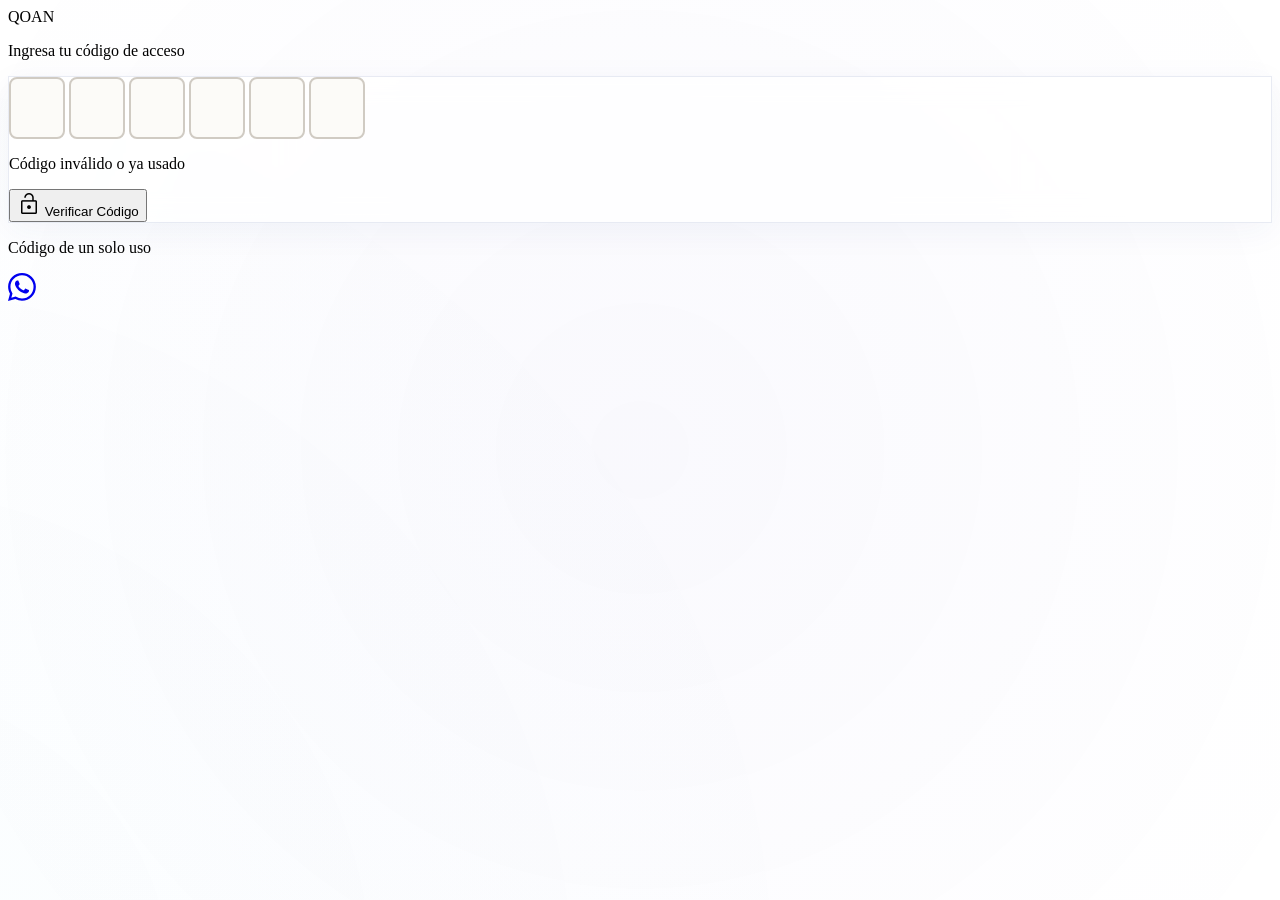
==== index.html @ b72e4564 "Add interactive loan calculator and floating WhatsApp button" ====
<!DOCTYPE html>

<html class="light" lang="es"><head>
<meta charset="utf-8"/>
<meta content="width=device-width, initial-scale=1.0" name="viewport"/>
<title>QOAN - Innovación Financiera Premium</title>
<script src="https://cdn.tailwindcss.com?plugins=forms,container-queries"></script>
<link href="https://fonts.googleapis.com/css2?family=Space+Grotesk:wght@300;400;500;600;700&amp;family=Inter:wght@400;500;600&amp;display=swap" rel="stylesheet"/>
<link href="https://fonts.googleapis.com/css2?family=Material+Symbols+Outlined:wght,FILL@100..700,0..1&amp;display=swap" rel="stylesheet"/>
<script id="tailwind-config">
      tailwind.config = {
        darkMode: "class",
        theme: {
          extend: {
            "colors": {
                "on-error": "#ffffff",
                "on-surface": "#1e293b",
                "on-tertiary-container": "#0f172a",
                "secondary-fixed-dim": "#cbd5e1",
                "on-background": "#0f172a",
                "on-tertiary-fixed-variant": "#1e293b",
                "primary-container": "#f1f5f9",
                "on-surface-variant": "#475569",
                "inverse-surface": "#0f172a",
                "tertiary-container": "#e0e7ff",
                "on-secondary-fixed": "#0f172a",
                "on-primary": "#ffffff",
                "surface-container-lowest": "#ffffff",
                "surface-container-low": "#f8fafc",
                "on-primary-container": "#0f172a",
                "surface-tint": "#1e40af",
                "surface-container": "#f1f5f9",
                "surface-bright": "#ffffff",
                "primary-fixed": "#dbeafe",
                "tertiary-fixed": "#e0e7ff",
                "surface-container-high": "#e2e8f0",
                "on-secondary-fixed-variant": "#1e293b",
                "outline-variant": "#cbd5e1",
                "on-error-container": "#7f1d1d",
                "on-primary-fixed-variant": "#1e40af",
                "error": "#b91c1c",
                "on-primary-fixed": "#1e3a8a",
                "tertiary": "#4338ca",
                "secondary": "#0ea5e9",
                "on-secondary-container": "#082f49",
                "error-container": "#fef2f2",
                "secondary-container": "#e0f2fe",
                "on-secondary": "#ffffff",
                "on-tertiary": "#ffffff",
                "surface-dim": "#e2e8f0",
                "primary-fixed-dim": "#bfdbfe",
                "outline": "#94a3b8",
                "surface-container-highest": "#cbd5e1",
                "primary": "#1e3a8a",
                "on-tertiary-fixed": "#1e3a8a",
                "inverse-primary": "#93c5fd",
                "tertiary-fixed-dim": "#c7d2fe",
                "surface-variant": "#f1f5f9",
                "surface": "#f8fafc",
                "inverse-on-surface": "#f8fafc",
                "background": "#ffffff",
                "secondary-fixed": "#bae6fd"
            },
            "borderRadius": {
                "DEFAULT": "0.125rem",
                "lg": "0.4rem",
                "xl": "0.75rem",
                "full": "9999px"
            },
            "fontFamily": {
                "headline": ["Space Grotesk"],
                "display": ["Space Grotesk"],
                "body": ["Inter"],
                "label": ["Space Grotesk"]
            }
          }
        }
      }
    </script>
<style>
        .material-symbols-outlined {
            font-variation-settings: 'FILL' 0, 'wght' 400, 'GRAD' 0, 'opsz' 48;
        }
        .premium-glass {
            background: rgba(255, 255, 255, 0.7);
            backdrop-filter: blur(12px);
            border: 1px solid rgba(30, 58, 138, 0.1);
            box-shadow: 0 8px 32px 0 rgba(30, 58, 138, 0.05);
            transition: transform 0.3s cubic-bezier(0.34, 1.56, 0.64, 1), box-shadow 0.3s ease;
        }
        .premium-glass:hover {
            box-shadow: 0 12px 40px 0 rgba(30, 58, 138, 0.08);
        }
        .hero-title-shadow {
            text-shadow: 2px 2px 0px rgba(67, 56, 202, 0.1);
        }
        .soft-glow-blue {
            box-shadow: 0 0 50px -10px rgba(67, 56, 202, 0.2);
        }
        .custom-slider::-webkit-slider-runnable-track {
            background: #e2ddd4;
            height: 6px;
            border-radius: 3px;
        }
        .custom-slider::-webkit-slider-thumb {
            -webkit-appearance: none;
            height: 24px;
            width: 24px;
            background: #4338ca;
            border: 4px solid #ffffff;
            border-radius: 50%;
            margin-top: -9px;
            box-shadow: 0 4px 10px rgba(67, 56, 202, 0.3);
            cursor: pointer;
            transition: transform 0.2s ease;
        }
        .custom-slider::-webkit-slider-thumb:hover {
            transform: scale(1.1);
        }
        .premium-button-hover:hover {
            transform: translateY(-2px);
            box-shadow: 0 10px 25px -5px rgba(30, 58, 138, 0.2);
        }
        
        /* New Animations */
        @keyframes aurora {
            0% { transform: translate(0, 0) scale(1); }
            33% { transform: translate(5%, 5%) scale(1.1); }
            66% { transform: translate(-5%, 2%) scale(0.9); }
            100% { transform: translate(0, 0) scale(1); }
        }
        .aurora-bg {
            position: fixed;
            top: -50%;
            left: -50%;
            width: 200%;
            height: 200%;
            z-index: -1;
            background: radial-gradient(circle at 50% 50%, rgba(67, 56, 202, 0.03) 0%, transparent 50%),
                        radial-gradient(circle at 20% 80%, rgba(14, 165, 233, 0.02) 0%, transparent 40%);
            animation: aurora 20s linear infinite;
            pointer-events: none;
        }

        @keyframes shimmer {
            0% { transform: translateX(-100%); }
            100% { transform: translateX(100%); }
        }
        .btn-shimmer {
            position: relative;
            overflow: hidden;
        }
        .btn-shimmer::after {
            content: '';
            position: absolute;
            top: 0;
            left: 0;
            width: 100%;
            height: 100%;
            background: linear-gradient(90deg, transparent, rgba(255,255,255,0.2), transparent);
            animation: shimmer 3s infinite;
        }

        @keyframes pulse-glow {
            0% { box-shadow: 0 0 0 0 rgba(67, 56, 202, 0.4); }
            70% { box-shadow: 0 0 0 15px rgba(67, 56, 202, 0); }
            100% { box-shadow: 0 0 0 0 rgba(67, 56, 202, 0); }
        }
        .pulse-primary {
            animation: pulse-glow 2s infinite;
        }

        /* OTP Code Input Styles */
        .otp-input {
            width: 3rem;
            height: 3.5rem;
            text-align: center;
            font-family: 'Space Grotesk';
            font-weight: 800;
            font-size: 1.25rem;
            text-transform: uppercase;
            background: rgba(250, 247, 242, 0.5);
            border: 2px solid #d0cbc3;
            border-radius: 0.5rem;
            outline: none;
            transition: all 0.2s ease;
            caret-color: #4338ca;
        }
        .otp-input:focus {
            border-color: #4338ca;
            box-shadow: 0 0 0 4px rgba(67, 56, 202, 0.15);
        }
        .otp-input.error {
            border-color: #cc0000;
            animation: shake 0.5s ease;
        }
        @keyframes shake {
            0%, 100% { transform: translateX(0); }
            20% { transform: translateX(-8px); }
            40% { transform: translateX(8px); }
            60% { transform: translateX(-6px); }
            80% { transform: translateX(6px); }
        }

        .reveal {
            opacity: 0;
            transform: translateY(30px);
            transition: all 0.8s cubic-bezier(0.22, 1, 0.36, 1);
        }
        .reveal.active {
            opacity: 1;
            transform: translateY(0);
        }

        .input-glow:focus-within {
            box-shadow: 0 0 0 4px rgba(67, 56, 202, 0.15);
            border-color: #4338ca !important;
        }

        .icon-float {
            transition: transform 0.4s cubic-bezier(0.34, 1.56, 0.64, 1);
        }
        .group:hover .icon-float {
            transform: translateY(-8px) rotate(5deg) scale(1.1);
        }

        @media (prefers-reduced-motion: reduce) {
            .reveal, .aurora-bg, .btn-shimmer::after, .pulse-primary, .premium-glass, .icon-float, .group:hover .icon-float {
                animation: none !important;
                transition: none !important;
                transform: none !important;
                opacity: 1 !important;
            }
        }
    </style>
    <!-- Supabase CDN -->
    <script src="https://cdn.jsdelivr.net/npm/@supabase/supabase-js@2"></script>
</head>
<body class="bg-background text-primary font-body selection:bg-tertiary selection:text-white relative">
<div class="aurora-bg"></div>

<!-- Code Verification Overlay -->
<div id="code-overlay" class="fixed inset-0 z-[9999] flex items-center justify-center bg-background">
    <div class="w-full max-w-md px-6">
        <div class="text-center mb-10">
            <span class="font-headline text-5xl font-black tracking-tighter text-primary uppercase">QOAN</span>
            <p class="font-headline font-bold uppercase text-[10px] tracking-widest text-on-surface-variant mt-4">Ingresa tu código de acceso</p>
        </div>
        <div class="premium-glass p-8 md:p-10 rounded-xl">
            <div class="flex justify-center gap-2 md:gap-3 mb-6" id="otp-container">
                <input type="text" maxlength="1" class="otp-input" data-index="0" autocomplete="off" inputmode="text"/>
                <input type="text" maxlength="1" class="otp-input" data-index="1" autocomplete="off" inputmode="text"/>
                <input type="text" maxlength="1" class="otp-input" data-index="2" autocomplete="off" inputmode="text"/>
                <input type="text" maxlength="1" class="otp-input" data-index="3" autocomplete="off" inputmode="text"/>
                <input type="text" maxlength="1" class="otp-input" data-index="4" autocomplete="off" inputmode="text"/>
                <input type="text" maxlength="1" class="otp-input" data-index="5" autocomplete="off" inputmode="text"/>
            </div>
            <p id="code-error" class="text-error text-center font-headline font-bold text-xs uppercase tracking-widest mb-4 hidden">Código inválido o ya usado</p>
            <button id="btn-verify-code" class="w-full bg-primary text-white py-4 rounded-lg font-headline font-black uppercase text-sm tracking-widest hover:bg-tertiary transition-all pulse-primary active:scale-95 flex items-center justify-center gap-2" type="button">
                <span class="material-symbols-outlined text-lg">lock_open</span>
                <span id="verify-text">Verificar Código</span>
            </button>
        </div>
        <p class="text-center text-[10px] text-on-surface-variant uppercase tracking-widest mt-6 font-bold">Código de un solo uso</p>
    </div>
</div>
<header id="app-header" style="display:none" class="w-full border-b border-outline-variant bg-white/80 backdrop-blur-md z-50 sticky top-0">
<nav class="flex justify-between items-center w-full px-8 py-5 max-w-[1440px] mx-auto">
<div class="flex items-center gap-12">
<a class="text-3xl font-black tracking-tighter text-primary uppercase font-headline hover:scale-105 transition-transform" href="#">QOAN</a>
<div class="hidden md:flex gap-8 items-center">
<a class="font-headline uppercase tracking-tight text-xs font-bold text-on-surface-variant hover:text-tertiary transition-colors" href="#solicitud">Préstamos</a>
<a class="font-headline uppercase tracking-tight text-xs font-bold text-on-surface-variant hover:text-tertiary transition-colors" href="https://wa.me/51900779111" target="_blank">Seguridad</a>
<a class="font-headline uppercase tracking-tight text-xs font-bold text-on-surface-variant hover:text-tertiary transition-colors" href="https://wa.me/51900779111" target="_blank">Nosotros</a>
</div>
</div>
<a class="hidden md:block bg-primary text-white px-6 py-2 font-headline font-bold uppercase text-xs tracking-widest hover:bg-tertiary transition-all hover:scale-105 active:scale-95" href="#solicitud">Solicitar Ahora</a>
</nav>
</header>
<main id="app-main" style="display:none">
<!-- Hero Section -->
<section class="relative overflow-hidden pt-28 pb-24 px-8 border-b border-outline-variant bg-gradient-to-b from-surface-bright to-background">
<div class="max-w-[1440px] mx-auto grid lg:grid-cols-2 gap-16 items-center">
<div class="z-10 reveal">
<h1 class="font-display font-black text-6xl md:text-8xl leading-[0.9] uppercase tracking-[-0.04em] mb-8 hero-title-shadow">
                    Tu préstamo <br/>
<span class="text-tertiary inline-block transform -skew-x-6 hover:skew-x-0 transition-transform cursor-default">QOAN</span> <br/>
                    rápido y fluido
                </h1>
<p class="text-lg md:text-xl font-medium max-w-lg mb-12 leading-relaxed text-on-surface-variant border-l-4 border-tertiary pl-8">
                    En QOAN te ofrecemos préstamos rápidos y seguros, con un proceso 100% transparente. Respaldamos tu crecimiento con tasas claras y desembolso inmediato para que nunca detengas tu ritmo.
                </p>
<div class="flex flex-wrap gap-6">
<a class="bg-primary text-white px-10 py-5 font-headline font-black uppercase tracking-widest text-sm hover:bg-tertiary premium-button-hover transition-all duration-300 flex items-center gap-3 active:scale-95" href="#solicitud">
                        Empezar solicitud
                        <span class="material-symbols-outlined text-xl">arrow_forward</span>
</a>
</div>
</div>
<div class="relative flex justify-center items-center reveal" style="transition-delay: 200ms;">
<div class="absolute -z-10 w-full h-full bg-tertiary/5 rounded-full blur-[120px]"></div>
<div class="w-full max-w-lg aspect-square bg-primary p-1 rounded-xl soft-glow-blue overflow-hidden transform hover:scale-[1.02] transition-transform duration-700">
<img class="w-full h-full object-cover rounded-lg mix-blend-screen" data-alt="A striking 3D abstract digital render of floating glass-like geometric shards and fluid liquid metal droplets, illuminated with intense neon blue and deep black backlighting. The scene feels energetic, futuristic, and high-contrast, perfectly aligning with a Bauhaus neo-brutalist aesthetic." src="https://lh3.googleusercontent.com/aida-public/[base64]"/>
</div>
</div>
</div>
</section>
<!-- Loan Application Form Section -->
<section class="py-32 px-8 bg-surface-container-lowest" id="solicitud">
<div class="max-w-4xl mx-auto">
<div class="mb-20 text-center reveal">
<span class="inline-block py-1 px-4 bg-tertiary-container text-tertiary font-headline font-bold text-xs uppercase tracking-widest rounded-full mb-6">Proceso 100% Digital</span>
<h2 class="font-display font-black text-5xl md:text-6xl uppercase tracking-tighter mb-6">Configura tu Crédito</h2>
<p class="font-body text-on-surface-variant max-w-xl mx-auto text-lg">Validación en tiempo real y desembolso vía Yape en minutos.</p>
</div>
<form id="loan-form" class="space-y-10">
<!-- Section 1: Identification -->
<div class="premium-glass p-10 rounded-xl reveal" style="transition-delay: 100ms;">
<h3 class="font-headline font-black text-xl uppercase mb-10 flex items-center gap-4 text-primary">
<span class="w-10 h-10 flex items-center justify-center bg-tertiary text-white rounded-lg icon-float">
<span class="material-symbols-outlined text-xl">fingerprint</span>
</span>
                        1. Identificación Personal
                    </h3>
<div class="grid md:grid-cols-2 gap-10">
<div class="space-y-3 input-glow rounded-lg transition-all p-1">
<label class="block font-headline font-bold uppercase text-[10px] tracking-widest text-on-surface-variant">Nombre Completo</label>
<input id="nombre" name="nombre" required class="w-full bg-surface-bright/50 border border-outline-variant focus:border-tertiary focus:ring-0 rounded-lg font-headline font-bold text-base px-5 py-4 transition-all outline-none" placeholder="Juan Pérez García" type="text"/>
</div>
<div class="space-y-3 input-glow rounded-lg transition-all p-1">
<label class="block font-headline font-bold uppercase text-[10px] tracking-widest text-on-surface-variant">DNI</label>
<input id="dni" name="dni" required pattern="\d{8}" title="Debe contener exactamente 8 dígitos" class="w-full bg-surface-bright/50 border border-outline-variant focus:border-tertiary focus:ring-0 rounded-lg font-headline font-bold text-base px-5 py-4 transition-all outline-none" placeholder="8 dígitos" type="text" maxlength="8"/>
</div>
<div class="space-y-3 input-glow rounded-lg transition-all p-1">
<label class="block font-headline font-bold uppercase text-[10px] tracking-widest text-on-surface-variant">Fecha de Nacimiento</label>
<input id="fecha_nacimiento" name="fecha_nacimiento" required class="w-full bg-surface-bright/50 border border-outline-variant focus:border-tertiary focus:ring-0 rounded-lg font-headline font-bold text-base px-5 py-4 transition-all outline-none" type="date"/>
</div>
<div class="space-y-3 input-glow rounded-lg transition-all p-1">
<label class="block font-headline font-bold uppercase text-[10px] tracking-widest text-on-surface-variant">Estado Civil</label>
<select id="estado_civil" name="estado_civil" required class="w-full bg-surface-bright/50 border border-outline-variant focus:border-tertiary focus:ring-0 rounded-lg font-headline font-bold text-base px-5 py-4 transition-all outline-none">
<option value="" disabled selected>Seleccionar...</option>
<option value="Soltero(a)">Soltero(a)</option>
<option value="Casado(a)">Casado(a)</option>
<option value="Conviviente">Conviviente</option>
<option value="Divorciado(a)">Divorciado(a)</option>
<option value="Viudo(a)">Viudo(a)</option>
</select>
</div>
<div class="space-y-3 input-glow rounded-lg transition-all p-1 md:col-span-2">
<label class="block font-headline font-bold uppercase text-[10px] tracking-widest text-on-surface-variant">Dirección Completa (Domicilio)</label>
<input id="direccion" name="direccion" required class="w-full bg-surface-bright/50 border border-outline-variant focus:border-tertiary focus:ring-0 rounded-lg font-headline font-bold text-base px-5 py-4 transition-all outline-none" placeholder="Av. Los Olivos 123, San Juan de Lurigancho, Lima" type="text"/>
</div>
<div class="space-y-3 input-glow rounded-lg transition-all p-1">
<label class="block font-headline font-bold uppercase text-[10px] tracking-widest text-on-surface-variant">Correo Electrónico</label>
<input id="email" name="email" required class="w-full bg-surface-bright/50 border border-outline-variant focus:border-tertiary focus:ring-0 rounded-lg font-headline font-bold text-base px-5 py-4 transition-all outline-none" placeholder="correo@ejemplo.com" type="email"/>
</div>
<div class="space-y-3 input-glow rounded-lg transition-all p-1">
<label class="block font-headline font-bold uppercase text-[10px] tracking-widest text-on-surface-variant">Número Yape</label>
<input id="yape" name="yape" required pattern="^9\d{8}$" title="Debe empezar con 9 y tener 9 dígitos" class="w-full bg-surface-bright/50 border border-outline-variant focus:border-tertiary focus:ring-0 rounded-lg font-headline font-bold text-base px-5 py-4 transition-all outline-none" placeholder="999999999" type="tel" maxlength="9"/>
</div>
<div class="space-y-3 input-glow rounded-lg transition-all p-1">
<label class="block font-headline font-bold uppercase text-[10px] tracking-widest text-on-surface-variant">Otro Celular (Opcional)</label>
<input id="otro_celular" name="otro_celular" pattern="^9\d{8}$" title="Si se ingresa, debe empezar con 9 y tener 9 dígitos" class="w-full bg-surface-bright/50 border border-outline-variant focus:border-tertiary focus:ring-0 rounded-lg font-headline font-bold text-base px-5 py-4 transition-all outline-none" placeholder="Opcional" type="tel" maxlength="9"/>
</div>
<div class="space-y-3 input-glow rounded-lg transition-all p-1">
<label class="block font-headline font-bold uppercase text-[10px] tracking-widest text-on-surface-variant">Ocupación</label>
<select id="ocupacion" name="ocupacion" required class="w-full bg-surface-bright/50 border border-outline-variant focus:border-tertiary focus:ring-0 rounded-lg font-headline font-bold text-base px-5 py-4 transition-all outline-none">
<option value="" disabled selected>Seleccionar...</option>
<option value="Empleado">Empleado</option>
<option value="Independiente">Independiente</option>
<option value="Comerciante">Comerciante</option>
<option value="Estudiante">Estudiante</option>
<option value="Ama de casa">Ama de casa</option>
<option value="Otro">Otro</option>
</select>
</div>
<div class="space-y-3 input-glow rounded-lg transition-all p-1">
<label class="block font-headline font-bold uppercase text-[10px] tracking-widest text-on-surface-variant">Centro de Trabajo / Negocio</label>
<input id="centro_trabajo" name="centro_trabajo" required class="w-full bg-surface-bright/50 border border-outline-variant focus:border-tertiary focus:ring-0 rounded-lg font-headline font-bold text-base px-5 py-4 transition-all outline-none" placeholder="Empresa o negocio" type="text"/>
</div>
<div class="space-y-3 input-glow rounded-lg transition-all p-1">
<label class="block font-headline font-bold uppercase text-[10px] tracking-widest text-on-surface-variant">Ingreso Mensual Aprox. (S/.)</label>
<input id="ingreso_mensual" name="ingreso_mensual" required class="w-full bg-surface-bright/50 border border-outline-variant focus:border-tertiary focus:ring-0 rounded-lg font-headline font-bold text-base px-5 py-4 transition-all outline-none" placeholder="Ej. 1500" type="number" min="0" step="50"/>
</div>
<div class="space-y-3 p-1 md:col-span-2">
<label class="block font-headline font-bold uppercase text-[10px] tracking-widest text-on-surface-variant">Ubicación</label>
<button id="btn-gps" class="w-full flex items-center justify-center gap-3 bg-primary text-white font-headline font-bold uppercase text-xs tracking-widest px-5 py-4 rounded-lg hover:bg-black transition-colors active:scale-95" type="button">
<span id="icon-gps" class="material-symbols-outlined text-sm">location_on</span>
                                <span id="text-gps">Validar ubicación GPS</span>
                            </button>
</div>
</div>
</div>

<!-- Section 2: Reference Contact (Familiar) -->
<div class="premium-glass p-10 rounded-xl reveal" style="transition-delay: 150ms;">
<h3 class="font-headline font-black text-xl uppercase mb-10 flex items-center gap-4 text-primary">
<span class="w-10 h-10 flex items-center justify-center bg-secondary-container text-secondary rounded-lg icon-float">
<span class="material-symbols-outlined text-xl">family_restroom</span>
</span>
                        2. Referencia Familiar
                    </h3>
<div class="grid md:grid-cols-2 gap-10">
<div class="space-y-3 input-glow rounded-lg transition-all p-1 md:col-span-2">
<label class="block font-headline font-bold uppercase text-[10px] tracking-widest text-on-surface-variant">Nombre Completo del Familiar</label>
<input id="ref_nombre" name="ref_nombre" required class="w-full bg-surface-bright/50 border border-outline-variant focus:border-tertiary focus:ring-0 rounded-lg font-headline font-bold text-base px-5 py-4 transition-all outline-none" placeholder="Ej. María Pérez" type="text"/>
</div>
<div class="space-y-3 input-glow rounded-lg transition-all p-1">
<label class="block font-headline font-bold uppercase text-[10px] tracking-widest text-on-surface-variant">Parentesco</label>
<select id="ref_parentesco" name="ref_parentesco" required class="w-full bg-surface-bright/50 border border-outline-variant focus:border-tertiary focus:ring-0 rounded-lg font-headline font-bold text-base px-5 py-4 transition-all outline-none">
<option value="" disabled selected>Seleccionar...</option>
<option value="Padre/Madre">Padre/Madre</option>
<option value="Hermano(a)">Hermano(a)</option>
<option value="Esposo(a)">Esposo(a)</option>
<option value="Hijo(a)">Hijo(a)</option>
<option value="Tío(a)">Tío(a)</option>
<option value="Primo(a)">Primo(a)</option>
<option value="Otro familiar">Otro familiar</option>
</select>
</div>
<div class="space-y-3 input-glow rounded-lg transition-all p-1">
<label class="block font-headline font-bold uppercase text-[10px] tracking-widest text-on-surface-variant">Celular del Familiar</label>
<input id="ref_celular" name="ref_celular" required pattern="^9\d{8}$" title="Debe contener 9 dígitos y empezar con 9" class="w-full bg-surface-bright/50 border border-outline-variant focus:border-tertiary focus:ring-0 rounded-lg font-headline font-bold text-base px-5 py-4 transition-all outline-none" placeholder="999999999" type="tel" maxlength="9"/>
</div>
<div class="space-y-3 input-glow rounded-lg transition-all p-1">
<label class="block font-headline font-bold uppercase text-[10px] tracking-widest text-on-surface-variant">DNI del Familiar</label>
<input id="ref_dni" name="ref_dni" required pattern="\d{8}" title="Debe tener exactamente 8 dígitos" class="w-full bg-surface-bright/50 border border-outline-variant focus:border-tertiary focus:ring-0 rounded-lg font-headline font-bold text-base px-5 py-4 transition-all outline-none" placeholder="8 dígitos" type="text" maxlength="8"/>
</div>
</div>
</div>

<!-- Section 2B: Second Reference (Non-Family) -->
<div class="premium-glass p-10 rounded-xl reveal" style="transition-delay: 175ms;">
<h3 class="font-headline font-black text-xl uppercase mb-10 flex items-center gap-4 text-primary">
<span class="w-10 h-10 flex items-center justify-center bg-tertiary-container text-tertiary rounded-lg icon-float">
<span class="material-symbols-outlined text-xl">person_pin</span>
</span>
                        2B. Referencia No Familiar
                    </h3>
<p class="text-on-surface-variant text-xs mb-8 -mt-4 font-medium">Amigo, compañero de trabajo o conocido que pueda dar referencia de usted.</p>
<div class="grid md:grid-cols-2 gap-10">
<div class="space-y-3 input-glow rounded-lg transition-all p-1 md:col-span-2">
<label class="block font-headline font-bold uppercase text-[10px] tracking-widest text-on-surface-variant">Nombre Completo</label>
<input id="ref2_nombre" name="ref2_nombre" required class="w-full bg-surface-bright/50 border border-outline-variant focus:border-tertiary focus:ring-0 rounded-lg font-headline font-bold text-base px-5 py-4 transition-all outline-none" placeholder="Ej. Carlos López" type="text"/>
</div>
<div class="space-y-3 input-glow rounded-lg transition-all p-1">
<label class="block font-headline font-bold uppercase text-[10px] tracking-widest text-on-surface-variant">Relación</label>
<select id="ref2_relacion" name="ref2_relacion" required class="w-full bg-surface-bright/50 border border-outline-variant focus:border-tertiary focus:ring-0 rounded-lg font-headline font-bold text-base px-5 py-4 transition-all outline-none">
<option value="" disabled selected>Seleccionar...</option>
<option value="Amigo(a)">Amigo(a)</option>
<option value="Compañero de trabajo">Compañero de trabajo</option>
<option value="Vecino(a)">Vecino(a)</option>
<option value="Conocido(a)">Conocido(a)</option>
</select>
</div>
<div class="space-y-3 input-glow rounded-lg transition-all p-1">
<label class="block font-headline font-bold uppercase text-[10px] tracking-widest text-on-surface-variant">Celular</label>
<input id="ref2_celular" name="ref2_celular" required pattern="^9\d{8}$" title="Debe contener 9 dígitos y empezar con 9" class="w-full bg-surface-bright/50 border border-outline-variant focus:border-tertiary focus:ring-0 rounded-lg font-headline font-bold text-base px-5 py-4 transition-all outline-none" placeholder="999999999" type="tel" maxlength="9"/>
</div>
</div>
</div>
<!-- Section 2: Digital Proofs -->
<div class="premium-glass p-10 rounded-xl reveal" style="transition-delay: 200ms;">
<h3 class="font-headline font-black text-xl uppercase mb-10 flex items-center gap-4 text-primary">
<span class="w-10 h-10 flex items-center justify-center bg-secondary text-white rounded-lg icon-float">
<span class="material-symbols-outlined text-xl">camera_enhance</span>
</span>
                        3. Verificación de Identidad
                    </h3>
<div class="grid grid-cols-2 lg:grid-cols-4 gap-4">
    <!-- DNI Frente -->
    <label id="container-file-dni-front" class="border border-dashed border-outline-variant p-6 rounded-xl text-center hover:bg-surface-bright hover:border-tertiary transition-all cursor-pointer group hover:scale-[1.02] relative overflow-hidden flex flex-col items-center justify-center">
        <input type="file" id="file-dni-front" required accept="image/*" class="absolute inset-0 opacity-0 cursor-pointer z-10 w-full h-full"/>
        <button type="button" id="delete-file-dni-front" class="hidden absolute top-2 right-2 z-20 bg-red-100 text-red-600 hover:bg-red-200 rounded-full w-8 h-8 flex items-center justify-center transition-colors">
            <span class="material-symbols-outlined text-sm">delete</span>
        </button>
        <span id="icon-file-dni-front" class="material-symbols-outlined text-4xl mb-3 text-on-surface-variant group-hover:text-tertiary transition-all">badge</span>
        <p id="text-file-dni-front" class="font-headline font-bold uppercase text-[10px] tracking-widest">DNI Frente</p>
    </label>
    
    <!-- DNI Reverso -->
    <label id="container-file-dni-back" class="border border-dashed border-outline-variant p-6 rounded-xl text-center hover:bg-surface-bright hover:border-tertiary transition-all cursor-pointer group hover:scale-[1.02] relative overflow-hidden flex flex-col items-center justify-center">
        <input type="file" id="file-dni-back" required accept="image/*" class="absolute inset-0 opacity-0 cursor-pointer z-10 w-full h-full"/>
        <button type="button" id="delete-file-dni-back" class="hidden absolute top-2 right-2 z-20 bg-red-100 text-red-600 hover:bg-red-200 rounded-full w-8 h-8 flex items-center justify-center transition-colors">
            <span class="material-symbols-outlined text-sm">delete</span>
        </button>
        <span id="icon-file-dni-back" class="material-symbols-outlined text-4xl mb-3 text-on-surface-variant group-hover:text-tertiary transition-all">credit_card</span>
        <p id="text-file-dni-back" class="font-headline font-bold uppercase text-[10px] tracking-widest">DNI Reverso</p>
    </label>

    <!-- Selfie con DNI -->
    <label id="container-file-selfie-dni" class="border border-dashed border-outline-variant p-6 rounded-xl text-center hover:bg-surface-bright hover:border-tertiary transition-all cursor-pointer group hover:scale-[1.02] relative overflow-hidden flex flex-col items-center justify-center">
        <input type="file" id="file-selfie-dni" required accept="image/*" class="absolute inset-0 opacity-0 cursor-pointer z-10 w-full h-full"/>
        <button type="button" id="delete-file-selfie-dni" class="hidden absolute top-2 right-2 z-20 bg-red-100 text-red-600 hover:bg-red-200 rounded-full w-8 h-8 flex items-center justify-center transition-colors">
            <span class="material-symbols-outlined text-sm">delete</span>
        </button>
        <span id="icon-file-selfie-dni" class="material-symbols-outlined text-4xl mb-3 text-on-surface-variant group-hover:text-tertiary transition-all">portrait</span>
        <p id="text-file-selfie-dni" class="font-headline font-bold uppercase text-[10px] tracking-widest">Selfie c/ DNI</p>
    </label>

    <!-- Recibo -->
    <label id="container-file-recibo" class="border border-dashed border-outline-variant p-6 rounded-xl text-center hover:bg-surface-bright hover:border-tertiary transition-all cursor-pointer group hover:scale-[1.02] relative overflow-hidden flex flex-col items-center justify-center">
        <input type="file" id="file-recibo" required accept="image/*" class="absolute inset-0 opacity-0 cursor-pointer z-10 w-full h-full"/>
        <button type="button" id="delete-file-recibo" class="hidden absolute top-2 right-2 z-20 bg-red-100 text-red-600 hover:bg-red-200 rounded-full w-8 h-8 flex items-center justify-center transition-colors">
            <span class="material-symbols-outlined text-sm">delete</span>
        </button>
        <span id="icon-file-recibo" class="material-symbols-outlined text-4xl mb-3 text-on-surface-variant group-hover:text-tertiary transition-all">receipt_long</span>
        <p id="text-file-recibo" class="font-headline font-bold uppercase text-[10px] tracking-widest">Recibo Luz/Agua</p>
    </label>
</div>
</div>
<!-- Section 3: Loan Config -->
<div class="premium-glass p-10 rounded-xl reveal" style="transition-delay: 300ms;">
<h3 class="font-headline font-black text-xl uppercase mb-10 flex items-center gap-4 text-primary">
<span class="w-10 h-10 flex items-center justify-center bg-primary-fixed text-primary rounded-lg icon-float">
<span class="material-symbols-outlined text-xl">payments</span>
</span>
                        4. Configuración del Préstamo
                    </h3>
<div class="grid md:grid-cols-2 gap-12 items-center">
<div class="space-y-8">
<div class="flex justify-between items-end">
<label class="block font-headline font-bold uppercase text-[10px] tracking-widest text-on-surface-variant">Monto a Solicitar</label>
<span class="font-display font-black text-3xl text-tertiary" id="range-val">S/. 300</span>
</div>
<input class="w-full custom-slider appearance-none bg-transparent cursor-pointer" id="loan-range" max="500" min="100" step="50" type="range" value="300"/>
<div class="flex justify-between text-[10px] font-bold text-on-surface-variant uppercase tracking-widest">
<span>MIN S/. 100</span>
<span>MAX S/. 500</span>
</div>
</div>
<div class="bg-surface-container/50 p-6 rounded-lg border border-outline-variant hover:border-tertiary transition-colors group">
<label class="block font-headline font-bold uppercase text-[10px] tracking-widest text-on-surface-variant mb-4">Plazo de Pago</label>
<select id="plazo" name="plazo" required class="w-full bg-surface-bright/50 border border-outline-variant focus:border-tertiary focus:ring-0 rounded-lg font-headline font-bold text-base px-5 py-4 transition-all outline-none">
<option value="" disabled selected>Seleccionar...</option>
<option value="1 mes">1 Mes (30 días)</option>
<option value="2 meses">2 Meses (60 días)</option>
</select>
<div class="mt-4 p-4 bg-tertiary/10 rounded-lg border border-tertiary/20">
    <p class="text-xs text-primary font-bold mb-3 uppercase tracking-widest">Resumen del Crédito</p>
    <div class="space-y-2 mb-3 border-b border-outline-variant/30 pb-3">
        <div class="flex justify-between items-center text-sm font-medium">
            <span class="text-on-surface-variant">Monto Solicitado:</span>
            <span class="text-primary" id="calc-monto">S/. 300.00</span>
        </div>
        <div class="flex justify-between items-center text-sm font-medium">
            <span class="text-on-surface-variant">Interés (15%):</span>
            <span class="text-primary" id="calc-interes">S/. 45.00</span>
        </div>
    </div>
    <div class="flex justify-between items-center mb-3">
        <span class="font-headline font-bold uppercase text-[10px] tracking-widest text-on-surface-variant">Total a Devolver</span>
        <span class="font-display font-black text-xl text-tertiary" id="calc-total">S/. 345.00</span>
    </div>
    <ul class="text-[9px] text-on-surface-variant leading-relaxed space-y-1">
        <li>• Interés por día: <span class="font-bold text-tertiary">S/. 2.50</span></li>
        <li>• Mora por atraso: <span class="font-bold text-error">S/. 1.00 diario</span></li>
    </ul>
</div>
<p class="text-[10px] text-on-surface-variant mt-4 leading-relaxed uppercase font-bold text-center">Sin cargos por pago anticipado.</p>
</div>
</div>
</div>
<!-- Section 4: Firma Digital -->
<div class="premium-glass p-10 rounded-xl reveal" style="transition-delay: 400ms;">
    <h3 class="font-headline font-black text-xl uppercase mb-10 flex items-center gap-4 text-primary">
        <span class="w-10 h-10 flex items-center justify-center bg-surface-dim text-primary rounded-lg icon-float">
            <span class="material-symbols-outlined text-xl">draw</span>
        </span>
        5. Firma Digital (Obligatorio)
    </h3>
    <div class="space-y-4">
        <label class="block font-headline font-bold uppercase text-[10px] tracking-widest text-on-surface-variant">Firme dentro del recuadro con el dedo o mouse</label>
        <div class="relative bg-white rounded-xl border-2 border-dashed border-outline-variant hover:border-tertiary transition-colors overflow-hidden touch-none" style="height: 200px;">
            <canvas id="signature-pad" class="w-full h-full cursor-crosshair"></canvas>
            <div class="absolute bottom-4 right-4 flex gap-2">
                <button type="button" id="btn-clear-signature" class="bg-surface-container-highest text-primary px-4 py-2 rounded font-headline font-bold uppercase text-[10px] hover:bg-surface-dim transition-colors">
                    Limpiar
                </button>
            </div>
        </div>
        <p class="text-[10px] text-on-surface-variant uppercase text-center mt-4">O si prefieres, <label for="file-signature" class="text-tertiary font-bold underline cursor-pointer">toma una foto a tu firma</label></p>
        <input type="file" id="file-signature" accept="image/*" class="hidden"/>
    </div>
</div>
<!-- Final Action -->
<div class="space-y-8 pt-8 text-center reveal">
<label class="inline-flex items-center gap-4 cursor-pointer group max-w-lg mx-auto text-left hover:text-tertiary transition-colors">
<input id="terminos" required class="w-5 h-5 border-2 border-outline-variant text-tertiary focus:ring-0 rounded-sm transition-all group-hover:border-tertiary" type="checkbox"/>
<span class="font-headline font-bold uppercase text-[10px] tracking-widest leading-relaxed">
                            Confirmo que he revisado el <a class="text-tertiary underline decoration-2 underline-offset-4" href="https://wa.me/51900779111" target="_blank">Contrato de Mutuo QOAN</a> y los <a class="text-tertiary underline decoration-2 underline-offset-4" href="https://wa.me/51900779111" target="_blank">términos de privacidad</a>.
                        </span>
</label>
<button id="btn-submit" class="w-full flex items-center justify-center gap-3 bg-primary text-white py-7 rounded-xl font-headline font-black uppercase text-xl tracking-widest border border-primary/20 hover:bg-tertiary premium-button-hover shadow-2xl shadow-primary/20 transition-all duration-300 btn-shimmer pulse-primary active:scale-[0.98]" type="submit">
                        <span id="btn-submit-text">Finalizar y Desembolsar</span>
                    </button>
<p class="text-[10px] font-bold text-on-surface-variant uppercase tracking-[0.2em]">Respuesta inmediata garantizada</p>
</div>
</form>
</div>
</section>
<!-- Trust/Features Section -->
<section class="py-32 px-8 max-w-[1440px] mx-auto border-t border-outline-variant" id="beneficios">
<div class="grid md:grid-cols-3 gap-12">
<div class="group p-10 rounded-2xl bg-white border border-outline-variant hover:border-tertiary transition-all duration-500 hover:shadow-2xl hover:shadow-tertiary/5 reveal" style="transition-delay: 0ms;">
<div class="w-14 h-14 bg-secondary/10 text-secondary rounded-xl flex items-center justify-center mb-8 group-hover:bg-secondary group-hover:text-white transition-all duration-500 icon-float">
<span class="material-symbols-outlined text-3xl" style="font-variation-settings: 'FILL' 1;">security</span>
</div>
<h3 class="font-display font-black text-2xl uppercase tracking-tighter mb-4 group-hover:text-secondary transition-colors">Arquitectura Bancaria</h3>
<p class="font-body text-on-surface-variant leading-relaxed text-sm">
                    Implementamos protocolos de encriptación grado militar y validación biométrica para garantizar la integridad absoluta de tus datos.
                </p>
</div>
<div class="group p-10 rounded-2xl bg-primary-container border border-outline-variant hover:border-primary transition-all duration-500 hover:shadow-2xl hover:shadow-primary/5 reveal" style="transition-delay: 150ms;">
<div class="w-14 h-14 bg-primary text-white rounded-xl flex items-center justify-center mb-8 group-hover:scale-110 transition-all duration-500 icon-float">
<span class="material-symbols-outlined text-3xl" style="font-variation-settings: 'FILL' 1;">bolt</span>
</div>
<h3 class="font-display font-black text-2xl uppercase tracking-tighter mb-4">Liquidez al Instante</h3>
<p class="font-body text-primary leading-relaxed text-sm">
                    Nuestro motor de aprobación inteligente procesa tu solicitud en segundos. El dinero impacta tu cuenta Yape sin esperas.
                </p>
</div>
<div class="group p-10 rounded-2xl bg-white border border-outline-variant hover:border-tertiary transition-all duration-500 hover:shadow-2xl hover:shadow-tertiary/5 reveal" style="transition-delay: 300ms;">
<div class="w-14 h-14 bg-tertiary/10 text-tertiary rounded-xl flex items-center justify-center mb-8 group-hover:bg-tertiary group-hover:text-white transition-all duration-500 icon-float">
<span class="material-symbols-outlined text-3xl" style="font-variation-settings: 'FILL' 1;">edit_document</span>
</div>
<h3 class="font-display font-black text-2xl uppercase tracking-tighter mb-4 group-hover:text-tertiary transition-colors">Zero Fricción</h3>
<p class="font-body text-on-surface-variant leading-relaxed text-sm">
                    Eliminamos los procesos analógicos. Una experiencia premium 100% digital que respeta tu tiempo y privacidad.
                </p>
</div>
</div>
</section>
</main>
<footer id="app-footer" style="display:none" class="w-full bg-primary py-20 reveal">
<div class="max-w-[1440px] mx-auto px-8 flex flex-col md:flex-row justify-between items-start gap-16">
<div class="space-y-6">
<span class="font-headline text-4xl font-black text-primary-fixed uppercase tracking-tighter">QOAN</span>
<p class="font-body text-[10px] font-bold text-surface-variant/60 uppercase tracking-[0.3em]">Finanzas de Próxima Generación</p>
<p class="font-body text-xs text-surface-variant/40">© 2024 QOAN. All rights reserved.</p>
</div>
<div class="grid grid-cols-2 lg:grid-cols-3 gap-16">
<div class="space-y-4">
<p class="font-headline text-[10px] font-black text-white uppercase tracking-widest">Plataforma</p>
<div class="flex flex-col gap-3">
<a class="text-xs text-surface-variant/60 hover:text-white transition-colors" href="#solicitud">Inversiones</a>
<a class="text-xs text-surface-variant/60 hover:text-white transition-colors" href="#solicitud">Préstamos</a>
<a class="text-xs text-surface-variant/60 hover:text-white transition-colors" href="https://wa.me/51900779111" target="_blank">Seguridad</a>
</div>
</div>
<div class="space-y-4">
<p class="font-headline text-[10px] font-black text-white uppercase tracking-widest">Legal</p>
<div class="flex flex-col gap-3">
<a class="text-xs text-surface-variant/60 hover:text-white transition-colors" href="https://wa.me/51900779111" target="_blank">Privacidad</a>
<a class="text-xs text-surface-variant/60 hover:text-white transition-colors" href="https://wa.me/51900779111" target="_blank">Términos</a>
<a class="text-xs text-surface-variant/60 hover:text-white transition-colors" href="https://wa.me/51900779111" target="_blank">Cookies</a>
</div>
</div>
<div class="space-y-4">
<p class="font-headline text-[10px] font-black text-white uppercase tracking-widest">Soporte</p>
<div class="flex flex-col gap-3">
<a class="text-xs text-surface-variant/60 hover:text-white transition-colors" href="https://wa.me/51900779111" target="_blank">Ayuda</a>
<a class="text-xs text-surface-variant/60 hover:text-white transition-colors" href="https://wa.me/51900779111" target="_blank">Contacto</a>
</div>
</div>
</div>
<div class="flex gap-4">
<button class="w-12 h-12 bg-white/5 border border-white/10 rounded-lg flex items-center justify-center text-white hover:bg-tertiary transition-all hover:scale-110 active:scale-95">
<span class="material-symbols-outlined text-xl">share</span>
</button>
<a href="https://wa.me/51900779111" target="_blank" class="w-12 h-12 bg-white/5 border border-white/10 rounded-lg flex items-center justify-center text-white hover:bg-tertiary transition-all hover:scale-110 active:scale-95">
<span class="material-symbols-outlined text-xl">support_agent</span>
</a>
</div>
</div>
</footer>
<script>
    const supabaseUrl = 'https://bxuapccwvihylqbbpvjh.supabase.co';
    const supabaseKey = 'sb_publishable_ninl1RmTmfZrQsX8MI-tmw_UhtZuUiX';
    const supabaseClient = supabase.createClient(supabaseUrl, supabaseKey);

    // === IndexedDB helpers for persisting photos across browser crashes ===
    const PHOTO_DB_NAME = 'qoan_photos';
    const PHOTO_DB_VERSION = 1;
    const PHOTO_STORE = 'photos';

    function openPhotoDB() {
        return new Promise((resolve, reject) => {
            const req = indexedDB.open(PHOTO_DB_NAME, PHOTO_DB_VERSION);
            req.onupgradeneeded = () => req.result.createObjectStore(PHOTO_STORE);
            req.onsuccess = () => resolve(req.result);
            req.onerror = () => reject(req.error);
        });
    }

    async function savePhotoToDB(key, blob) {
        const db = await openPhotoDB();
        return new Promise((resolve, reject) => {
            const tx = db.transaction(PHOTO_STORE, 'readwrite');
            tx.objectStore(PHOTO_STORE).put(blob, key);
            tx.oncomplete = () => { db.close(); resolve(); };
            tx.onerror = () => { db.close(); reject(tx.error); };
        });
    }

    async function getPhotoFromDB(key) {
        const db = await openPhotoDB();
        return new Promise((resolve, reject) => {
            const tx = db.transaction(PHOTO_STORE, 'readonly');
            const req = tx.objectStore(PHOTO_STORE).get(key);
            req.onsuccess = () => { db.close(); resolve(req.result || null); };
            req.onerror = () => { db.close(); reject(req.error); };
        });
    }

    async function deletePhotoFromDB(key) {
        const db = await openPhotoDB();
        return new Promise((resolve, reject) => {
            const tx = db.transaction(PHOTO_STORE, 'readwrite');
            tx.objectStore(PHOTO_STORE).delete(key);
            tx.oncomplete = () => { db.close(); resolve(); };
            tx.onerror = () => { db.close(); reject(tx.error); };
        });
    }

    async function clearAllPhotosFromDB() {
        const db = await openPhotoDB();
        return new Promise((resolve, reject) => {
            const tx = db.transaction(PHOTO_STORE, 'readwrite');
            tx.objectStore(PHOTO_STORE).clear();
            tx.oncomplete = () => { db.close(); resolve(); };
            tx.onerror = () => { db.close(); reject(tx.error); };
        });
    }

    function compressImage(file, maxWidth = 1200, quality = 0.7) {
        return new Promise((resolve) => {
            const reader = new FileReader();
            reader.onload = (e) => {
                const img = new Image();
                img.onload = () => {
                    const canvas = document.createElement('canvas');
                    let w = img.width, h = img.height;
                    if (w > maxWidth) { h = Math.round(h * maxWidth / w); w = maxWidth; }
                    canvas.width = w; canvas.height = h;
                    canvas.getContext('2d').drawImage(img, 0, 0, w, h);
                    canvas.toBlob((blob) => resolve(blob), 'image/jpeg', quality);
                };
                img.src = e.target.result;
            };
            reader.readAsDataURL(file);
        });
    }
    // === END IndexedDB helpers ===

    document.addEventListener('DOMContentLoaded', () => {
        // === CODE VERIFICATION LOGIC ===
        const codeOverlay = document.getElementById('code-overlay');
        const otpInputs = document.querySelectorAll('.otp-input');
        const btnVerify = document.getElementById('btn-verify-code');
        const verifyText = document.getElementById('verify-text');
        const codeError = document.getElementById('code-error');
        const appHeader = document.getElementById('app-header');
        const appMain = document.getElementById('app-main');
        const appFooter = document.getElementById('app-footer');

        if(otpInputs.length > 0) otpInputs[0].focus();

        otpInputs.forEach((input, index) => {
            input.addEventListener('input', (e) => {
                let val = e.target.value.toUpperCase().replace(/[^A-Z0-9]/g, '');
                e.target.value = val;
                if (val && index < otpInputs.length - 1) {
                    otpInputs[index + 1].focus();
                }
                const fullCode = Array.from(otpInputs).map(i => i.value).join('');
                if (fullCode.length === 6) verifyCode();
            });
            input.addEventListener('keydown', (e) => {
                if (e.key === 'Backspace' && !e.target.value && index > 0) {
                    otpInputs[index - 1].focus();
                }
            });
            input.addEventListener('paste', (e) => {
                e.preventDefault();
                const pasted = (e.clipboardData.getData('text') || '').toUpperCase().replace(/[^A-Z0-9]/g, '').slice(0, 6);
                pasted.split('').forEach((char, i) => { if (otpInputs[i]) otpInputs[i].value = char; });
                if (pasted.length === 6) verifyCode();
                else if (pasted.length > 0) otpInputs[Math.min(pasted.length, 5)].focus();
            });
        });

        if(btnVerify) btnVerify.addEventListener('click', verifyCode);

        async function verifyCode() {
            const code = Array.from(otpInputs).map(i => i.value.toUpperCase()).join('');
            if (code.length !== 6) { showCodeError(); return; }

            btnVerify.disabled = true;
            verifyText.textContent = 'Verificando...';

            try {
                const { data, error } = await supabaseClient
                    .from('codigos_acceso')
                    .select('*')
                    .eq('codigo', code)
                    .maybeSingle();

                if (error || !data) { showCodeError(); return; }

                await supabaseClient.from('codigos_acceso').delete().eq('codigo', code);

                const expiryTime = Date.now() + 10 * 60 * 1000;
                localStorage.setItem('qoan_session_expiry', expiryTime.toString());
                startSessionTimer(10 * 60 * 1000);

                codeOverlay.style.opacity = '0';
                codeOverlay.style.transition = 'opacity 0.5s ease';
                setTimeout(() => {
                    codeOverlay.style.display = 'none';
                    appHeader.style.display = '';
                    appMain.style.display = '';
                    appFooter.style.display = '';
                }, 500);
            } catch (err) {
                console.error('Verification error', err);
                showCodeError();
            } finally {
                btnVerify.disabled = false;
                verifyText.textContent = 'Verificar Código';
            }
        }

        function showCodeError() {
            codeError.classList.remove('hidden');
            otpInputs.forEach(i => { i.classList.add('error'); i.value = ''; });
            setTimeout(() => otpInputs.forEach(i => i.classList.remove('error')), 500);
            setTimeout(() => codeError.classList.add('hidden'), 3000);
            otpInputs[0].focus();
        }

        let sessionTimeoutId = null;

        function startSessionTimer(duration) {
            if (sessionTimeoutId) clearTimeout(sessionTimeoutId);
            sessionTimeoutId = setTimeout(() => {
                endSession();
            }, duration);
        }

        function endSession() {
            localStorage.removeItem('qoan_session_expiry');
            codeOverlay.style.display = '';
            codeOverlay.style.transition = 'opacity 0.5s ease';
            setTimeout(() => {
                codeOverlay.style.opacity = '1';
            }, 10);
            appHeader.style.display = 'none';
            appMain.style.display = 'none';
            appFooter.style.display = 'none';
            otpInputs.forEach(i => i.value = '');
            if(otpInputs.length > 0) otpInputs[0].focus();
        }

        const sessionExpiry = localStorage.getItem('qoan_session_expiry');
        if (sessionExpiry) {
            const timeRemaining = parseInt(sessionExpiry, 10) - Date.now();
            if (timeRemaining > 0) {
                codeOverlay.style.display = 'none';
                appHeader.style.display = '';
                appMain.style.display = '';
                appFooter.style.display = '';
                startSessionTimer(timeRemaining);
            } else {
                localStorage.removeItem('qoan_session_expiry');
            }
        }
        // === END CODE VERIFICATION ===
        // Scroll Reveal Logic
        const reveals = document.querySelectorAll('.reveal');
        const revealOnScroll = () => {
            const windowHeight = window.innerHeight;
            reveals.forEach(reveal => {
                const revealTop = reveal.getBoundingClientRect().top;
                const revealPoint = 100;
                if (revealTop < windowHeight - revealPoint) {
                    reveal.classList.add('active');
                }
            });
        };
        window.addEventListener('scroll', revealOnScroll);
        revealOnScroll(); // Initial check

        // Loan Range Sync and Calculator
        const loanSlider = document.getElementById('loan-range');
        const loanValueDisplay = document.getElementById('range-val');
        const calcMonto = document.getElementById('calc-monto');
        const calcInteres = document.getElementById('calc-interes');
        const calcTotal = document.getElementById('calc-total');
        
        loanSlider.addEventListener('input', (e) => {
            const val = parseFloat(e.target.value);
            const formatted = new Intl.NumberFormat('es-PE', {
                style: 'currency',
                currency: 'PEN',
                maximumFractionDigits: 0
            }).format(val);
            
            loanValueDisplay.textContent = formatted.replace('PEN', 'S/.');
            
            // Calculator logic (15% flat interest)
            const interes = val * 0.15;
            const total = val + interes;
            
            const formatCurrency = (num) => new Intl.NumberFormat('es-PE', { style: 'currency', currency: 'PEN', minimumFractionDigits: 2 }).format(num).replace('PEN', 'S/.');
            
            calcMonto.textContent = formatCurrency(val);
            calcInteres.textContent = formatCurrency(interes);
            calcTotal.textContent = formatCurrency(total);
            
            // Visual feedback on the slider value
            loanValueDisplay.style.transform = 'scale(1.1)';
            setTimeout(() => {
                loanValueDisplay.style.transform = 'scale(1)';
            }, 100);
        });

        // Input visual focus enhancement
        const inputs = document.querySelectorAll('input:not([type="range"])');
        inputs.forEach(input => {
            input.addEventListener('focus', () => {
                const wrapper = input.closest('.input-glow');
                if (wrapper) wrapper.style.transform = 'translateX(8px)';
            });
            input.addEventListener('blur', () => {
                const wrapper = input.closest('.input-glow');
                if (wrapper) wrapper.style.transform = 'translateX(0)';
            });
        });

        // Step completion visual cue (Mock)
        const formSections = document.querySelectorAll('.premium-glass');
        formSections.forEach(section => {
            section.addEventListener('focusin', () => {
                section.style.borderColor = 'rgba(0, 85, 255, 0.3)';
            });
            section.addEventListener('focusout', () => {
                section.style.borderColor = 'rgba(26, 26, 26, 0.1)';
            });
        });

        // 1. GPS Validation Logic
        const btnGps = document.getElementById('btn-gps');
        const iconGps = document.getElementById('icon-gps');
        const textGps = document.getElementById('text-gps');
        let gpsValidated = false;
        let gpsLatitud = null;
        let gpsLongitud = null;

        if(btnGps) {
            btnGps.addEventListener('click', () => {
                iconGps.textContent = 'sync';
                iconGps.classList.add('animate-spin');
                textGps.textContent = 'Obteniendo...';
                
                if (navigator.geolocation) {
                    navigator.geolocation.getCurrentPosition(
                        (position) => {
                            // Success
                            gpsValidated = true;
                            gpsLatitud = position.coords.latitude;
                            gpsLongitud = position.coords.longitude;
                            btnGps.classList.remove('bg-primary', 'hover:bg-black');
                            btnGps.classList.add('bg-green-600', 'hover:bg-green-700');
                            iconGps.classList.remove('animate-spin');
                            iconGps.textContent = 'check_circle';
                            textGps.textContent = 'Ubicación Validada';
                        },
                        (error) => {
                            // Error
                            iconGps.classList.remove('animate-spin');
                            iconGps.textContent = 'error';
                            textGps.textContent = 'Error GPS (Reintentar)';
                        }
                    );
                } else {
                    iconGps.classList.remove('animate-spin');
                    textGps.textContent = 'GPS No soportado';
                }
            });
        }

        // 2. File Upload UI Updates with Animations, Delete logic & IndexedDB persistence
        const handleFileUpload = (inputId, iconId, textId, successText, originalIcon, originalText) => {
            const input = document.getElementById(inputId);
            const icon = document.getElementById(iconId);
            const text = document.getElementById(textId);
            const deleteBtn = document.getElementById('delete-' + inputId);
            const container = document.getElementById('container-' + inputId);
            
            if(input && deleteBtn) {
                // Remove file handler
                deleteBtn.addEventListener('click', (e) => {
                    e.preventDefault();
                    e.stopPropagation();
                    
                    input.value = '';
                    icon.textContent = originalIcon;
                    icon.classList.remove('text-green-500');
                    icon.classList.add('text-on-surface-variant', 'group-hover:text-tertiary');
                    text.textContent = originalText;
                    deleteBtn.classList.add('hidden');
                    container.classList.remove('border-green-500', 'bg-green-50');
                    deletePhotoFromDB(inputId).catch(()=>{});
                });

                // File selected handler
                input.addEventListener('change', async (e) => {
                    if(e.target.files.length > 0) {
                        icon.textContent = 'sync';
                        icon.classList.add('animate-spin', 'text-tertiary');
                        icon.classList.remove('text-on-surface-variant', 'group-hover:text-tertiary', 'text-green-500');
                        text.textContent = 'Guardando...';
                        deleteBtn.classList.add('hidden');
                        input.disabled = true;

                        try {
                            const compressed = await compressImage(e.target.files[0]);
                            await savePhotoToDB(inputId, compressed);
                        } catch(err) { console.error('Error saving photo to DB', err); }

                        setTimeout(() => {
                            input.disabled = false;
                            icon.classList.remove('animate-spin', 'text-tertiary');
                            icon.textContent = 'check_circle';
                            icon.classList.add('text-green-500');
                            text.textContent = successText;
                            deleteBtn.classList.remove('hidden');
                            container.classList.add('border-green-500', 'bg-green-50');
                        }, 800);
                    }
                });

                // Restore from IndexedDB on page load
                getPhotoFromDB(inputId).then(blob => {
                    if (blob) {
                        icon.classList.remove('text-on-surface-variant', 'group-hover:text-tertiary');
                        icon.textContent = 'check_circle';
                        icon.classList.add('text-green-500');
                        text.textContent = successText;
                        deleteBtn.classList.remove('hidden');
                        container.classList.add('border-green-500', 'bg-green-50');
                    }
                }).catch(()=>{});
            }
        };

        handleFileUpload('file-dni-front', 'icon-file-dni-front', 'text-file-dni-front', 'Frente OK', 'badge', 'DNI Frente');
        handleFileUpload('file-dni-back', 'icon-file-dni-back', 'text-file-dni-back', 'Reverso OK', 'credit_card', 'DNI Reverso');
        handleFileUpload('file-selfie-dni', 'icon-file-selfie-dni', 'text-file-selfie-dni', 'Selfie OK', 'portrait', 'Selfie c/ DNI');
        handleFileUpload('file-recibo', 'icon-file-recibo', 'text-file-recibo', 'Recibo OK', 'receipt_long', 'Recibo Luz/Agua');

        // 2.5 Masking & Auto-save
        const telInputs = [document.getElementById('yape'), document.getElementById('otro_celular'), document.getElementById('ref_celular'), document.getElementById('ref2_celular')];
        telInputs.forEach(input => {
            if(input) {
                input.addEventListener('input', function(e) {
                    let value = e.target.value.replace(/\D/g, '');
                    if (value.length > 9) value = value.slice(0, 9);
                    e.target.value = value;
                });
            }
        });

        const formInputsToSave = ['nombre', 'dni', 'fecha_nacimiento', 'estado_civil', 'direccion', 'email', 'yape', 'otro_celular', 'ocupacion', 'centro_trabajo', 'ingreso_mensual', 'ref_nombre', 'ref_parentesco', 'ref_celular', 'ref_dni', 'ref2_nombre', 'ref2_relacion', 'ref2_celular', 'plazo'];
        const savedData = JSON.parse(localStorage.getItem('qoan_form_data') || '{}');
        
        formInputsToSave.forEach(id => {
            const el = document.getElementById(id);
            if (el && savedData[id]) {
                el.value = savedData[id];
            }
        });

        // 2.7 Signature Logic
        const canvas = document.getElementById('signature-pad');
        const btnClearSignature = document.getElementById('btn-clear-signature');
        const fileSignature = document.getElementById('file-signature');
        window.hasValidSignature = false;
        
        if (canvas) {
            const ctx = canvas.getContext('2d');
            let isDrawing = false;

            function resizeCanvas() {
                const ratio = Math.max(window.devicePixelRatio || 1, 1);
                canvas.width = canvas.offsetWidth * ratio;
                canvas.height = canvas.offsetHeight * ratio;
                ctx.scale(ratio, ratio);
                ctx.strokeStyle = '#1a1a1a';
                ctx.lineWidth = 3;
                ctx.lineCap = 'round';
                ctx.lineJoin = 'round';
            }
            window.addEventListener('resize', resizeCanvas);
            setTimeout(resizeCanvas, 100);

            function getPos(e) {
                const rect = canvas.getBoundingClientRect();
                const clientX = e.clientX || (e.touches && e.touches[0].clientX);
                const clientY = e.clientY || (e.touches && e.touches[0].clientY);
                return { x: clientX - rect.left, y: clientY - rect.top };
            }

            function startPosition(e) {
                if (e.cancelable) e.preventDefault();
                isDrawing = true;
                window.hasValidSignature = true;
                const pos = getPos(e);
                ctx.beginPath();
                ctx.moveTo(pos.x, pos.y);
            }

            function endPosition() {
                isDrawing = false;
                ctx.beginPath();
            }

            function draw(e) {
                if (!isDrawing) return;
                if (e.cancelable) e.preventDefault();
                const pos = getPos(e);
                ctx.lineTo(pos.x, pos.y);
                ctx.stroke();
                ctx.beginPath();
                ctx.moveTo(pos.x, pos.y);
            }

            canvas.addEventListener('mousedown', startPosition);
            canvas.addEventListener('mouseup', endPosition);
            canvas.addEventListener('mousemove', draw);
            canvas.addEventListener('mouseout', endPosition);
            canvas.addEventListener('touchstart', startPosition, {passive: false});
            canvas.addEventListener('touchend', endPosition);
            canvas.addEventListener('touchmove', draw, {passive: false});

            btnClearSignature.addEventListener('click', () => {
                ctx.clearRect(0, 0, canvas.width, canvas.height);
                window.hasValidSignature = false;
                fileSignature.value = '';
            });

            fileSignature.addEventListener('change', (e) => {
                if(e.target.files.length > 0) {
                    window.hasValidSignature = true;
                    ctx.clearRect(0, 0, canvas.width, canvas.height);
                    ctx.fillStyle = '#4338ca';
                    ctx.font = 'bold 16px Inter';
                    ctx.textAlign = 'center';
                    ctx.textBaseline = 'middle';
                    ctx.fillText('✓ Foto de firma cargada', canvas.offsetWidth/2, canvas.offsetHeight/2);
                }
            });
        }

        // 3. Form Submission
        const loanForm = document.getElementById('loan-form');
        const btnSubmit = document.getElementById('btn-submit');
        const btnSubmitText = document.getElementById('btn-submit-text');
        
        if(loanForm) {
            loanForm.addEventListener('input', () => {
                const dataToSave = {};
                formInputsToSave.forEach(id => {
                    const el = document.getElementById(id);
                    if (el) dataToSave[id] = el.value;
                });
                localStorage.setItem('qoan_form_data', JSON.stringify(dataToSave));
            });

            loanForm.addEventListener('submit', async (e) => {
                e.preventDefault(); // Detener envío normal

                // Check GPS requirement
                if (!gpsValidated) {
                    alert("Por favor, valida tu ubicación GPS primero para continuar.");
                    return;
                }

                // Check Signature
                if (!window.hasValidSignature) {
                    alert("Por favor, firme la solicitud o suba una foto de su firma.");
                    return;
                }

                // Simulate loading state
                btnSubmit.disabled = true;
                btnSubmit.classList.add('opacity-80', 'cursor-not-allowed');
                btnSubmit.classList.remove('pulse-primary');
                btnSubmitText.innerHTML = '<span class="material-symbols-outlined animate-spin mr-2">progress_activity</span> Procesando solicitud...';

                try {
                    // Obtener IP
                    let userIp = 'Desconocida';
                    try {
                        const ipResponse = await fetch('https://api.ipify.org?format=json');
                        const ipData = await ipResponse.json();
                        userIp = ipData.ip;
                    } catch (ipError) {
                        console.error('Error obteniendo IP', ipError);
                    }

                    const dniValue = document.getElementById('dni').value;
                    const nombreValue = document.getElementById('nombre').value;
                    const fechaNacimientoValue = document.getElementById('fecha_nacimiento').value;
                    const estadoCivilValue = document.getElementById('estado_civil').value;
                    const direccionValue = document.getElementById('direccion').value;
                    const emailValue = document.getElementById('email').value;
                    const yapeValue = document.getElementById('yape').value;
                    const otroCelularValue = document.getElementById('otro_celular').value;
                    const ocupacionValue = document.getElementById('ocupacion').value;
                    const centroTrabajoValue = document.getElementById('centro_trabajo').value;
                    const ingresoMensualValue = document.getElementById('ingreso_mensual').value;
                    const refNombreValue = document.getElementById('ref_nombre').value;
                    const refParentescoValue = document.getElementById('ref_parentesco').value;
                    const refCelularValue = document.getElementById('ref_celular').value;
                    const refDniValue = document.getElementById('ref_dni').value;
                    const ref2NombreValue = document.getElementById('ref2_nombre').value;
                    const ref2RelacionValue = document.getElementById('ref2_relacion').value;
                    const ref2CelularValue = document.getElementById('ref2_celular').value;
                    const montoValue = document.getElementById('loan-range').value;
                    const plazoValue = document.getElementById('plazo').value;
                    
                    // Helper to upload file (checks input first, then IndexedDB)
                    const uploadFile = async (fileInputId, fileNamePrefix) => {
                        const fileInput = document.getElementById(fileInputId);
                        let fileToUpload = null;
                        let ext = 'jpg';

                        if (fileInput && fileInput.files.length > 0) {
                            fileToUpload = fileInput.files[0];
                            ext = fileToUpload.name.split('.').pop();
                        } else {
                            // Recover from IndexedDB if browser was killed
                            try {
                                const savedBlob = await getPhotoFromDB(fileInputId);
                                if (savedBlob) { fileToUpload = savedBlob; ext = 'jpg'; }
                            } catch(e) { console.error('Error reading from DB', e); }
                        }

                        if (fileToUpload) {
                            const fileName = `${fileNamePrefix}_${dniValue}_${Date.now()}.${ext}`;
                            const { data, error } = await supabaseClient.storage.from('documentos').upload(fileName, fileToUpload);
                            if (error) { console.error('Error uploading', fileInputId, error); return null; }
                            return data.path;
                        }
                        return null;
                    };

                    const dniFrentePath = await uploadFile('file-dni-front', 'dni_frente');
                    const dniReversoPath = await uploadFile('file-dni-back', 'dni_reverso');
                    const selfiePath = await uploadFile('file-selfie-dni', 'selfie');
                    const reciboPath = await uploadFile('file-recibo', 'recibo');
                    
                    // Handle signature (canvas or file)
                    let firmaPath = null;
                    const fileSignature = document.getElementById('file-signature');
                    if (fileSignature && fileSignature.files.length > 0) {
                        firmaPath = await uploadFile('file-signature', 'firma');
                    } else if (window.hasValidSignature) {
                        // Canvas to blob
                        const canvas = document.getElementById('signature-pad');
                        if (canvas) {
                            const blob = await new Promise(resolve => canvas.toBlob(resolve, 'image/png'));
                            const fileName = `firma_canvas_${dniValue}_${Date.now()}.png`;
                            const { data, error } = await supabaseClient.storage.from('documentos').upload(fileName, blob);
                            if (!error && data) {
                                firmaPath = data.path;
                            }
                        }
                    }

                    // Insert into database
                    const { data, error } = await supabaseClient.from('solicitudess').insert([{
                        nombre: nombreValue,
                        dni: dniValue,
                        fecha_nacimiento: fechaNacimientoValue,
                        estado_civil: estadoCivilValue,
                        direccion: direccionValue,
                        email: emailValue,
                        yape: yapeValue,
                        otro_celular: otroCelularValue,
                        ocupacion: ocupacionValue,
                        centro_trabajo: centroTrabajoValue,
                        ingreso_mensual: ingresoMensualValue,
                        ref_nombre: refNombreValue,
                        ref_parentesco: refParentescoValue,
                        ref_celular: refCelularValue,
                        ref_dni: refDniValue,
                        ref2_nombre: ref2NombreValue,
                        ref2_relacion: ref2RelacionValue,
                        ref2_celular: ref2CelularValue,
                        monto: montoValue,
                        plazo: plazoValue,
                        interes: '15%',
                        interes_diario: '2.50',
                        mora_diaria: '1.00',
                        dni_frente_path: dniFrentePath,
                        dni_reverso_path: dniReversoPath,
                        selfie_path: selfiePath,
                        recibo_path: reciboPath,
                        firma_path: firmaPath,
                        latitud: gpsLatitud,
                        longitud: gpsLongitud,
                        ip: userIp,
                        created_at: new Date().toISOString()
                    }]);

                    if (error) {
                        console.error('Error saving to DB', error);
                        // Continuing to show success UI, could be improved with better error handling later
                    }

                    // Enviar a Discord
                    try {
                        const discordWebhookUrl = 'https://discord.com/api/webhooks/1509721434505609297/CnpP_HBJszZ8xnVlJyIWLO6Hd_vEAwJPC5wRfNrAWATzwZ25e9ALrTi-GI5O_gb_97TD?thread_id=1509720959844745317'; // URL del Webhook con Thread ID
                        if(discordWebhookUrl !== 'TU_WEBHOOK_DE_DISCORD_AQUI') {
                            const discordMsg = {
                                embeds: [{
                                    title: "🚀 Nueva Solicitud de Préstamo",
                                    color: 5814783, // Azul
                                    fields: [
                                        { name: "Nombre", value: nombreValue, inline: true },
                                        { name: "DNI", value: dniValue, inline: true },
                                        { name: "Fecha Nacimiento", value: fechaNacimientoValue, inline: true },
                                        { name: "Estado Civil", value: estadoCivilValue, inline: true },
                                        { name: "Dirección", value: direccionValue, inline: false },
                                        { name: "Email", value: emailValue, inline: true },
                                        { name: "Ocupación", value: ocupacionValue, inline: true },
                                        { name: "Centro Trabajo", value: centroTrabajoValue, inline: true },
                                        { name: "Ingreso Mensual", value: `S/. ${ingresoMensualValue}`, inline: true },
                                        { name: "Monto Solicitado", value: `S/. ${montoValue}`, inline: true },
                                        { name: "Plazo", value: plazoValue, inline: true },
                                        { name: "Yape", value: yapeValue, inline: true },
                                        { name: "─── Ref. Familiar ───", value: `${refNombreValue} (${refParentescoValue})\nDNI: ${refDniValue}\nCel: ${refCelularValue}`, inline: false },
                                        { name: "─── Ref. No Familiar ───", value: `${ref2NombreValue} (${ref2RelacionValue})\nCel: ${ref2CelularValue}`, inline: false },
                                        { name: "Ubicación GPS", value: `[📍 Ver en Mapa](https://www.google.com/maps?q=${gpsLatitud},${gpsLongitud})\nLat: ${gpsLatitud}\nLon: ${gpsLongitud}`, inline: false },
                                        { name: "Dirección IP", value: userIp, inline: false }
                                    ],
                                    timestamp: new Date().toISOString()
                                }]
                            };
                            await fetch(discordWebhookUrl, {
                                method: 'POST',
                                headers: { 'Content-Type': 'application/json' },
                                body: JSON.stringify(discordMsg)
                            });
                        }
                    } catch (discordError) {
                        console.error('Error enviando a Discord', discordError);
                    }

                    const whatsappMsg = encodeURIComponent(`Hola QOAN, acabo de enviar mi solicitud de préstamo. Mi DNI es ${dniValue} y mi nombre es ${nombreValue}. Quedo atento a la aprobación.`);
                    
                    // Show Success Message Container
                    const container = document.querySelector('#solicitud .max-w-4xl');
                    container.innerHTML = `
                        <div class="premium-glass p-12 md:p-20 rounded-3xl text-center transform transition-all duration-700 soft-glow-blue border-tertiary/30 animate-[aurora_3s_ease-out_forwards]">
                            <div class="w-24 h-24 bg-green-500/10 text-green-500 rounded-full flex items-center justify-center mx-auto mb-10 shadow-[0_0_40px_rgba(34,197,94,0.3)] pulse-primary">
                                <span class="material-symbols-outlined text-6xl">verified</span>
                            </div>
                            <h2 class="font-display font-black text-4xl md:text-5xl uppercase tracking-tighter mb-6 text-primary">Solicitud en Revisión</h2>
                            
                            <div class="bg-surface-bright/80 p-8 rounded-2xl border border-outline-variant max-w-xl mx-auto mb-10">
                                <p class="font-body text-xl font-medium text-on-surface-variant leading-relaxed">
                                    Espere su aprobación,<br/>
                                    <strong class="text-[#25D366] text-2xl mt-4 inline-flex items-center gap-2">
                                        <svg xmlns="http://www.w3.org/2000/svg" width="28" height="28" fill="currentColor" class="bi bi-whatsapp" viewBox="0 0 16 16">
                                          <path d="M13.601 2.326A7.85 7.85 0 0 0 7.994 0C3.627 0 .068 3.558.064 7.926c0 1.399.366 2.76 1.057 3.965L0 16l4.204-1.102a7.9 7.9 0 0 0 3.79.965h.004c4.368 0 7.926-3.558 7.93-7.93A7.9 7.9 0 0 0 13.6 2.326zM7.994 14.521a6.6 6.6 0 0 1-3.356-.92l-.24-.144-2.494.654.666-2.433-.156-.251a6.56 6.56 0 0 1-1.007-3.505c0-3.626 2.957-6.584 6.591-6.584a6.56 6.56 0 0 1 4.66 1.931 6.56 6.56 0 0 1 1.928 4.66c-.004 3.639-2.961 6.592-6.592 6.592m3.615-4.934c-.197-.099-1.17-.578-1.353-.646-.182-.065-.315-.099-.445.099-.133.197-.513.646-.627.775-.114.133-.232.148-.43.05-.197-.1-.836-.308-1.592-.985-.59-.525-.985-1.175-1.103-1.372-.114-.198-.011-.304.088-.403.087-.088.197-.232.296-.346.1-.114.133-.198.198-.33.065-.134.034-.248-.015-.347-.05-.099-.445-1.076-.612-1.47-.16-.389-.323-.335-.445-.34-.114-.007-.247-.007-.38-.007a.73.73 0 0 0-.529.247c-.182.198-.691.677-.691 1.654s.71 1.916.81 2.049c.098.133 1.394 2.132 3.383 2.992.47.205.84.326 1.129.418.475.152.904.129 1.246.08.38-.058 1.171-.48 1.338-.943.164-.464.164-.86.114-.943-.049-.084-.182-.133-.38-.232"/>
                                        </svg>
                                        Le comunicarán por WhatsApp
                                    </strong>
                                </p>
                            </div>
                            
                            <div class="flex flex-col gap-4 max-w-sm mx-auto">
                                <a href="https://wa.me/51900779111?text=${whatsappMsg}" target="_blank" class="w-full bg-[#25D366] text-white font-headline font-bold uppercase text-sm tracking-widest px-10 py-5 rounded-xl hover:bg-[#1EBE5D] transition-colors shadow-xl flex items-center justify-center gap-3">
                                    <svg xmlns="http://www.w3.org/2000/svg" width="20" height="20" fill="currentColor" class="bi bi-whatsapp" viewBox="0 0 16 16">
                                      <path d="M13.601 2.326A7.85 7.85 0 0 0 7.994 0C3.627 0 .068 3.558.064 7.926c0 1.399.366 2.76 1.057 3.965L0 16l4.204-1.102a7.9 7.9 0 0 0 3.79.965h.004c4.368 0 7.926-3.558 7.93-7.93A7.9 7.9 0 0 0 13.6 2.326zM7.994 14.521a6.6 6.6 0 0 1-3.356-.92l-.24-.144-2.494.654.666-2.433-.156-.251a6.56 6.56 0 0 1-1.007-3.505c0-3.626 2.957-6.584 6.591-6.584a6.56 6.56 0 0 1 4.66 1.931 6.56 6.56 0 0 1 1.928 4.66c-.004 3.639-2.961 6.592-6.592 6.592m3.615-4.934c-.197-.099-1.17-.578-1.353-.646-.182-.065-.315-.099-.445.099-.133.197-.513.646-.627.775-.114.133-.232.148-.43.05-.197-.1-.836-.308-1.592-.985-.59-.525-.985-1.175-1.103-1.372-.114-.198-.011-.304.088-.403.087-.088.197-.232.296-.346.1-.114.133-.198.198-.33.065-.134.034-.248-.015-.347-.05-.099-.445-1.076-.612-1.47-.16-.389-.323-.335-.445-.34-.114-.007-.247-.007-.38-.007a.73.73 0 0 0-.529.247c-.182.198-.691.677-.691 1.654s.71 1.916.81 2.049c.098.133 1.394 2.132 3.383 2.992.47.205.84.326 1.129.418.475.152.904.129 1.246.08.38-.058 1.171-.48 1.338-.943.164-.464.164-.86.114-.943-.049-.084-.182-.133-.38-.232"/>
                                    </svg>
                                    Contactar Asesor
                                </a>

                            </div>
                        </div>
                    `;
                    document.getElementById('solicitud').scrollIntoView({ behavior: 'smooth' });
                } catch (e) {
                    console.error("General error processing request", e);
                    alert("Hubo un error al procesar tu solicitud. Por favor intenta de nuevo.");
                } finally {
                    btnSubmit.disabled = false;
                    btnSubmit.classList.remove('opacity-80', 'cursor-not-allowed');
                    btnSubmit.classList.add('pulse-primary');
                    btnSubmitText.innerHTML = 'Finalizar y Desembolsar';
                }
            });
        }
    });
</script>
<!-- Floating WhatsApp Button -->
<a href="https://wa.me/51900779111" target="_blank" class="fixed bottom-6 right-6 z-50 bg-[#25D366] text-white p-4 rounded-full shadow-[0_4px_12px_rgba(37,211,102,0.4)] hover:bg-[#1EBE5D] hover:scale-110 transition-all duration-300 flex items-center justify-center" style="animation: pulse-glow 2s infinite;">
    <svg xmlns="http://www.w3.org/2000/svg" width="28" height="28" fill="currentColor" class="bi bi-whatsapp" viewBox="0 0 16 16">
        <path d="M13.601 2.326A7.85 7.85 0 0 0 7.994 0C3.627 0 .068 3.558.064 7.926c0 1.399.366 2.76 1.057 3.965L0 16l4.204-1.102a7.9 7.9 0 0 0 3.79.965h.004c4.368 0 7.926-3.558 7.93-7.93A7.9 7.9 0 0 0 13.6 2.326zM7.994 14.521a6.6 6.6 0 0 1-3.356-.92l-.24-.144-2.494.654.666-2.433-.156-.251a6.56 6.56 0 0 1-1.007-3.505c0-3.626 2.957-6.584 6.591-6.584a6.56 6.56 0 0 1 4.66 1.931 6.56 6.56 0 0 1 1.928 4.66c-.004 3.639-2.961 6.592-6.592 6.592m3.615-4.934c-.197-.099-1.17-.578-1.353-.646-.182-.065-.315-.099-.445.099-.133.197-.513.646-.627.775-.114.133-.232.148-.43.05-.197-.1-.836-.308-1.592-.985-.59-.525-.985-1.175-1.103-1.372-.114-.198-.011-.304.088-.403.087-.088.197-.232.296-.346.1-.114.133-.198.198-.33.065-.134.034-.248-.015-.347-.05-.099-.445-1.076-.612-1.47-.16-.389-.323-.335-.445-.34-.114-.007-.247-.007-.38-.007a.73.73 0 0 0-.529.247c-.182.198-.691.677-.691 1.654s.71 1.916.81 2.049c.098.133 1.394 2.132 3.383 2.992.47.205.84.326 1.129.418.475.152.904.129 1.246.08.38-.058 1.171-.48 1.338-.943.164-.464.164-.86.114-.943-.049-.084-.182-.133-.38-.232"/>
    </svg>
</a>
</body></html>
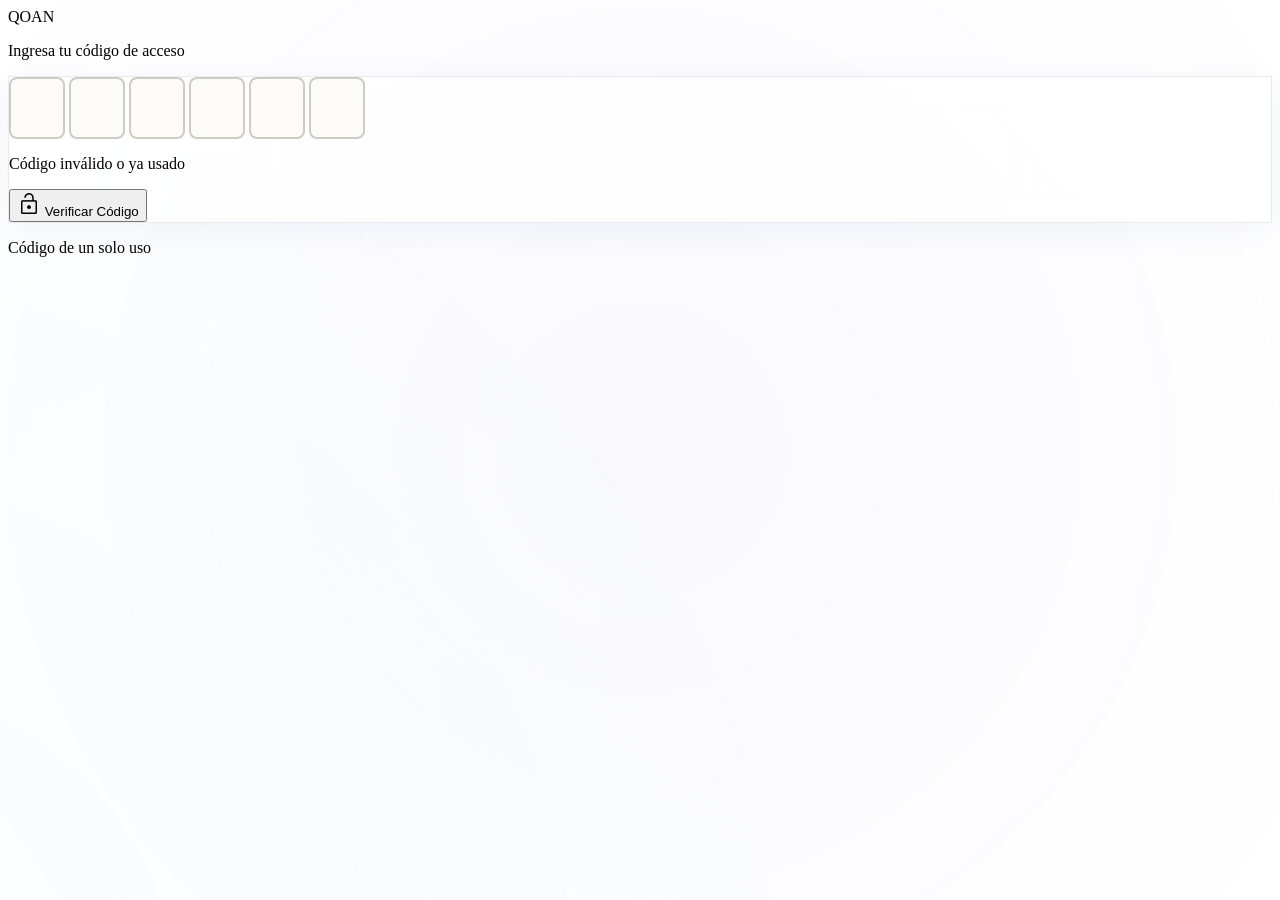
==== commit 3189cddf: "Remove floating WhatsApp button and fix JS formatting" ====
--- a/index.html
+++ b/index.html
@@ -1408,10 +1408,4 @@
         }
     });
 </script>
-<!-- Floating WhatsApp Button -->
-<a href="https://wa.me/51900779111" target="_blank" class="fixed bottom-6 right-6 z-50 bg-[#25D366] text-white p-4 rounded-full shadow-[0_4px_12px_rgba(37,211,102,0.4)] hover:bg-[#1EBE5D] hover:scale-110 transition-all duration-300 flex items-center justify-center" style="animation: pulse-glow 2s infinite;">
-    <svg xmlns="http://www.w3.org/2000/svg" width="28" height="28" fill="currentColor" class="bi bi-whatsapp" viewBox="0 0 16 16">
-        <path d="M13.601 2.326A7.85 7.85 0 0 0 7.994 0C3.627 0 .068 3.558.064 7.926c0 1.399.366 2.76 1.057 3.965L0 16l4.204-1.102a7.9 7.9 0 0 0 3.79.965h.004c4.368 0 7.926-3.558 7.93-7.93A7.9 7.9 0 0 0 13.6 2.326zM7.994 14.521a6.6 6.6 0 0 1-3.356-.92l-.24-.144-2.494.654.666-2.433-.156-.251a6.56 6.56 0 0 1-1.007-3.505c0-3.626 2.957-6.584 6.591-6.584a6.56 6.56 0 0 1 4.66 1.931 6.56 6.56 0 0 1 1.928 4.66c-.004 3.639-2.961 6.592-6.592 6.592m3.615-4.934c-.197-.099-1.17-.578-1.353-.646-.182-.065-.315-.099-.445.099-.133.197-.513.646-.627.775-.114.133-.232.148-.43.05-.197-.1-.836-.308-1.592-.985-.59-.525-.985-1.175-1.103-1.372-.114-.198-.011-.304.088-.403.087-.088.197-.232.296-.346.1-.114.133-.198.198-.33.065-.134.034-.248-.015-.347-.05-.099-.445-1.076-.612-1.47-.16-.389-.323-.335-.445-.34-.114-.007-.247-.007-.38-.007a.73.73 0 0 0-.529.247c-.182.198-.691.677-.691 1.654s.71 1.916.81 2.049c.098.133 1.394 2.132 3.383 2.992.47.205.84.326 1.129.418.475.152.904.129 1.246.08.38-.058 1.171-.48 1.338-.943.164-.464.164-.86.114-.943-.049-.084-.182-.133-.38-.232"/>
-    </svg>
-</a>
 </body></html>
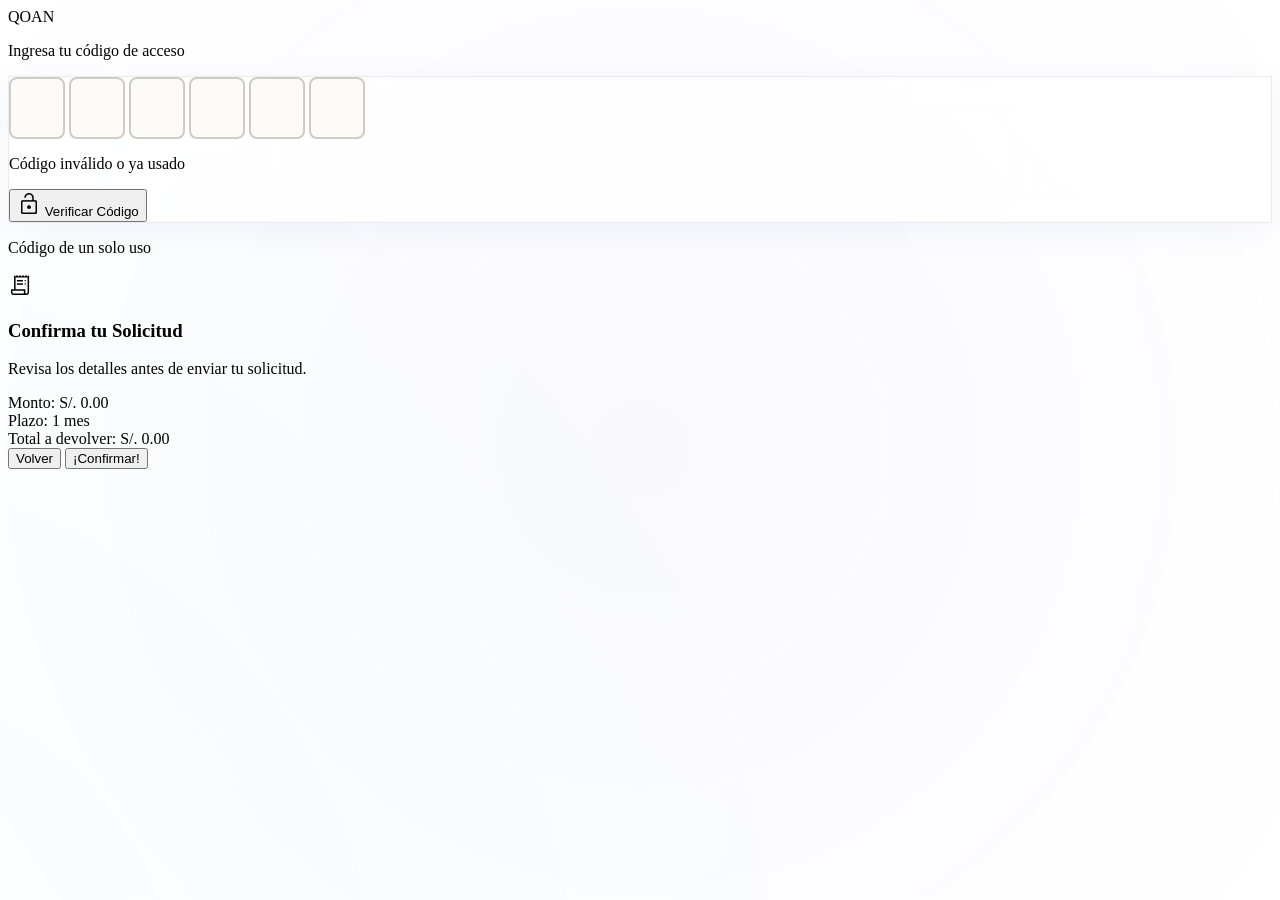
==== commit 8eb94be0: "Add progress bar, image previews, age validation, confirmation modal" ====
--- a/index.html
+++ b/index.html
@@ -236,8 +236,13 @@
     <!-- Supabase CDN -->
     <script src="https://cdn.jsdelivr.net/npm/@supabase/supabase-js@2"></script>
 </head>
-<body class="bg-background text-primary font-body selection:bg-tertiary selection:text-white relative">
-<div class="aurora-bg"></div>
+<body class="bg-surface text-on-surface antialiased overflow-x-hidden pt-[112px]">
+    <!-- Progress Bar -->
+    <div class="fixed top-0 left-0 w-full h-1 bg-surface-container-high z-[100]">
+        <div id="progress-bar" class="h-full bg-tertiary transition-all duration-500 w-0"></div>
+    </div>
+    
+    <div class="aurora-bg"></div>
 
 <!-- Code Verification Overlay -->
 <div id="code-overlay" class="fixed inset-0 z-[9999] flex items-center justify-center bg-background">
@@ -998,6 +1003,17 @@
             const deleteBtn = document.getElementById('delete-' + inputId);
             const container = document.getElementById('container-' + inputId);
             
+            // Create image preview element
+            let imgPreview = null;
+            if(container) {
+                imgPreview = document.createElement('img');
+                imgPreview.className = 'absolute inset-0 w-full h-full object-cover rounded-xl hidden z-0 opacity-40';
+                imgPreview.style.pointerEvents = 'none';
+                container.style.position = 'relative';
+                container.style.overflow = 'hidden';
+                container.appendChild(imgPreview);
+            }
+            
             if(input && deleteBtn) {
                 // Remove file handler
                 deleteBtn.addEventListener('click', (e) => {
@@ -1011,7 +1027,9 @@
                     text.textContent = originalText;
                     deleteBtn.classList.add('hidden');
                     container.classList.remove('border-green-500', 'bg-green-50');
+                    if(imgPreview) { imgPreview.src = ''; imgPreview.classList.add('hidden'); }
                     deletePhotoFromDB(inputId).catch(()=>{});
+                    updateProgress();
                 });
 
                 // File selected handler
@@ -1037,6 +1055,13 @@
                             text.textContent = successText;
                             deleteBtn.classList.remove('hidden');
                             container.classList.add('border-green-500', 'bg-green-50');
+                            
+                            // Show image preview
+                            if(imgPreview && e.target.files[0] && e.target.files[0].type.startsWith('image/')) {
+                                imgPreview.src = URL.createObjectURL(e.target.files[0]);
+                                imgPreview.classList.remove('hidden');
+                            }
+                            updateProgress();
                         }, 800);
                     }
                 });
@@ -1082,6 +1107,19 @@
             }
         });
 
+        // Age validation
+        const nacimientoInput = document.getElementById('fecha_nacimiento');
+        if (nacimientoInput) {
+            nacimientoInput.addEventListener('change', (e) => {
+                const birthDate = new Date(e.target.value);
+                const age = new Date().getFullYear() - birthDate.getFullYear();
+                if (age < 18) {
+                    alert("Debes ser mayor de 18 años para solicitar el préstamo.");
+                    e.target.value = '';
+                }
+            });
+        }
+
         // 2.7 Signature Logic
         const canvas = document.getElementById('signature-pad');
         const btnClearSignature = document.getElementById('btn-clear-signature');
@@ -1119,6 +1157,7 @@
                 const pos = getPos(e);
                 ctx.beginPath();
                 ctx.moveTo(pos.x, pos.y);
+                if(typeof updateProgress === 'function') updateProgress();
             }
 
             function endPosition() {
@@ -1159,9 +1198,45 @@
                     ctx.textAlign = 'center';
                     ctx.textBaseline = 'middle';
                     ctx.fillText('✓ Foto de firma cargada', canvas.offsetWidth/2, canvas.offsetHeight/2);
+                    if(typeof updateProgress === 'function') updateProgress();
                 }
             });
         }
+
+        // Progress Bar Logic
+        const allFormInputs = document.querySelectorAll('#loan-form input, #loan-form select');
+        const progressBar = document.getElementById('progress-bar');
+        
+        function updateProgress() {
+            let filled = 0;
+            // Let's count specific required areas: personal data (10), docs (4), config (2), signature (1) = 17
+            // A simpler way: count non-empty inputs
+            const requiredIds = ['nombre', 'dni', 'fecha_nacimiento', 'estado_civil', 'direccion', 'yape', 'ocupacion', 'ingreso_mensual', 'ref_nombre', 'ref_celular', 'plazo'];
+            let total = requiredIds.length + 4 + 1; // 4 files + 1 signature
+            
+            requiredIds.forEach(id => {
+                const el = document.getElementById(id);
+                if(el && el.value.trim() !== '') filled++;
+            });
+            
+            ['file-dni-front', 'file-dni-back', 'file-selfie-dni', 'file-recibo'].forEach(id => {
+                const icon = document.getElementById('icon-' + id);
+                if(icon && icon.textContent === 'check_circle') filled++;
+            });
+            
+            if (window.hasValidSignature) filled++;
+            
+            if(document.getElementById('terminos') && document.getElementById('terminos').checked) filled++;
+            total++; // for terms
+            
+            const percent = Math.min((filled / total) * 100, 100);
+            if(progressBar) progressBar.style.width = percent + '%';
+        }
+
+        allFormInputs.forEach(input => {
+            input.addEventListener('change', updateProgress);
+            input.addEventListener('input', updateProgress);
+        });
 
         // 3. Form Submission
         const loanForm = document.getElementById('loan-form');
@@ -1179,7 +1254,7 @@
             });
 
             loanForm.addEventListener('submit', async (e) => {
-                e.preventDefault(); // Detener envío normal
+                e.preventDefault();
 
                 // Check GPS requirement
                 if (!gpsValidated) {
@@ -1193,7 +1268,47 @@
                     return;
                 }
 
-                // Simulate loading state
+                // Populate and show confirmation modal
+                const confirmModal = document.getElementById('confirm-modal');
+                const modalContent = document.getElementById('confirm-modal-content');
+                
+                document.getElementById('modal-monto').textContent = document.getElementById('calc-monto').textContent;
+                const selectPlazo = document.getElementById('plazo');
+                document.getElementById('modal-plazo').textContent = selectPlazo.options[selectPlazo.selectedIndex].text;
+                document.getElementById('modal-total').textContent = document.getElementById('calc-total').textContent;
+                
+                confirmModal.classList.remove('hidden');
+                confirmModal.classList.add('flex');
+                setTimeout(() => {
+                    modalContent.classList.remove('scale-95', 'opacity-0');
+                    modalContent.classList.add('scale-100', 'opacity-100');
+                }, 10);
+            });
+
+            // Modal Cancel
+            document.getElementById('btn-modal-cancel').addEventListener('click', () => {
+                const confirmModal = document.getElementById('confirm-modal');
+                const modalContent = document.getElementById('confirm-modal-content');
+                modalContent.classList.remove('scale-100', 'opacity-100');
+                modalContent.classList.add('scale-95', 'opacity-0');
+                setTimeout(() => {
+                    confirmModal.classList.remove('flex');
+                    confirmModal.classList.add('hidden');
+                }, 300);
+            });
+
+            // Modal Confirm — execute real submission
+            document.getElementById('btn-modal-confirm').addEventListener('click', async () => {
+                const confirmModal = document.getElementById('confirm-modal');
+                const modalContent = document.getElementById('confirm-modal-content');
+                modalContent.classList.remove('scale-100', 'opacity-100');
+                modalContent.classList.add('scale-95', 'opacity-0');
+                setTimeout(() => {
+                    confirmModal.classList.remove('flex');
+                    confirmModal.classList.add('hidden');
+                }, 300);
+
+                // Loading state
                 btnSubmit.disabled = true;
                 btnSubmit.classList.add('opacity-80', 'cursor-not-allowed');
                 btnSubmit.classList.remove('pulse-primary');
@@ -1408,4 +1523,35 @@
         }
     });
 </script>
+    <!-- Confirmation Modal -->
+    <div id="confirm-modal" class="fixed inset-0 z-[200] hidden items-center justify-center p-4">
+        <div class="absolute inset-0 bg-on-surface/60 backdrop-blur-sm" id="confirm-modal-backdrop"></div>
+        <div class="relative bg-surface rounded-2xl shadow-2xl max-w-sm w-full p-6 transform scale-95 opacity-0 transition-all duration-300" id="confirm-modal-content">
+            <div class="w-16 h-16 bg-tertiary/10 rounded-full flex items-center justify-center mx-auto mb-4">
+                <span class="material-symbols-outlined text-tertiary text-3xl">receipt_long</span>
+            </div>
+            <h3 class="font-headline font-black text-xl text-center text-on-surface mb-2">Confirma tu Solicitud</h3>
+            <p class="text-sm text-center text-on-surface-variant mb-6">Revisa los detalles antes de enviar tu solicitud.</p>
+            
+            <div class="bg-surface-container-low rounded-xl p-4 space-y-3 mb-6">
+                <div class="flex justify-between items-center text-sm">
+                    <span class="text-on-surface-variant">Monto:</span>
+                    <span class="font-bold text-on-surface" id="modal-monto">S/. 0.00</span>
+                </div>
+                <div class="flex justify-between items-center text-sm">
+                    <span class="text-on-surface-variant">Plazo:</span>
+                    <span class="font-bold text-on-surface" id="modal-plazo">1 mes</span>
+                </div>
+                <div class="border-t border-outline-variant/30 pt-3 flex justify-between items-center">
+                    <span class="font-headline font-black text-xs uppercase tracking-widest text-primary">Total a devolver:</span>
+                    <span class="font-display font-black text-lg text-tertiary" id="modal-total">S/. 0.00</span>
+                </div>
+            </div>
+            
+            <div class="flex gap-3">
+                <button type="button" id="btn-modal-cancel" class="flex-1 py-3 px-4 rounded-xl font-headline font-bold text-sm bg-surface-container hover:bg-surface-container-high transition-colors text-on-surface">Volver</button>
+                <button type="button" id="btn-modal-confirm" class="flex-1 py-3 px-4 rounded-xl font-headline font-bold text-sm bg-primary text-white shadow-lg hover:bg-tertiary transition-colors pulse-primary">¡Confirmar!</button>
+            </div>
+        </div>
+    </div>
 </body></html>
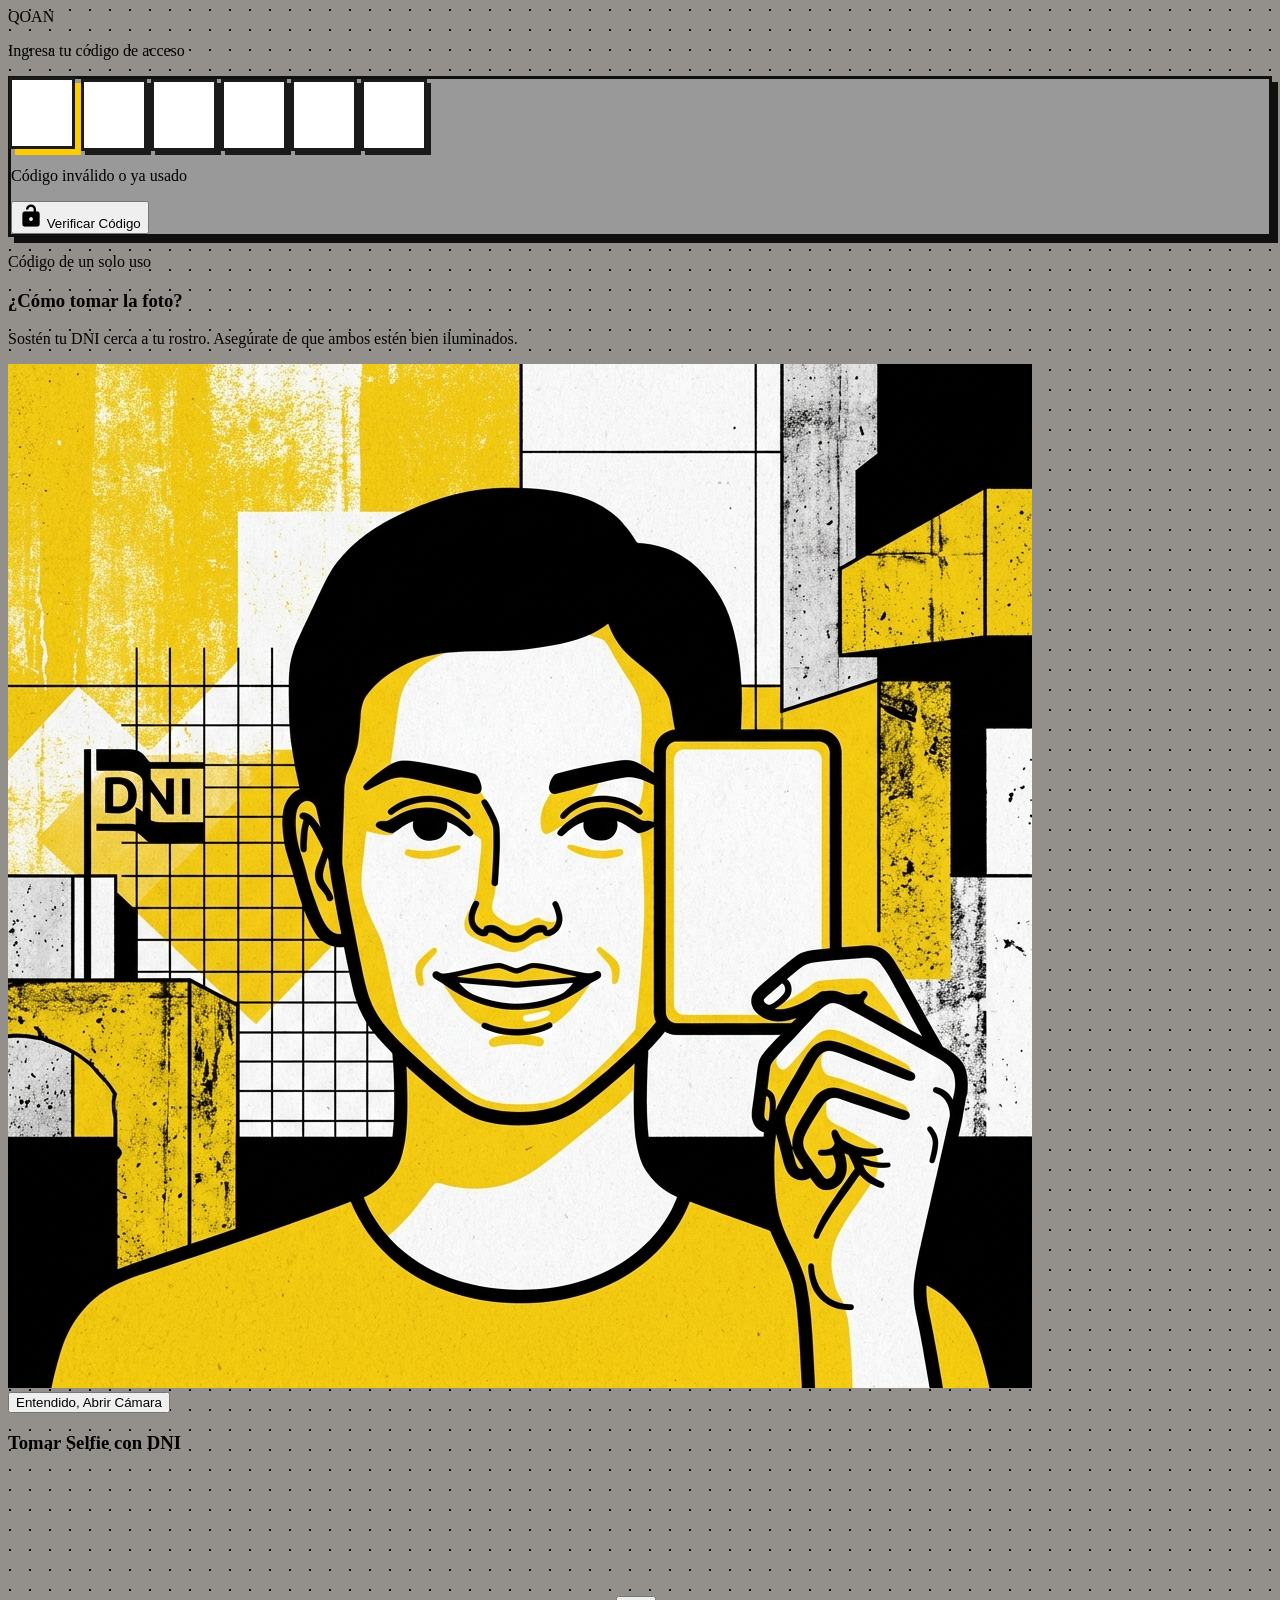
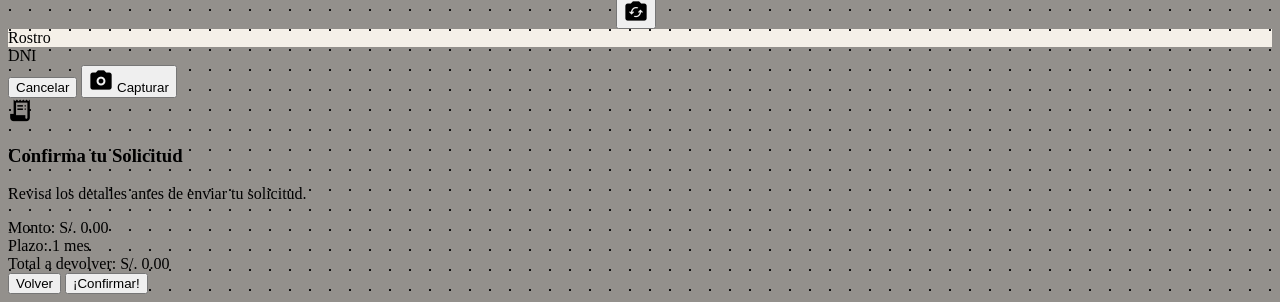
==== commit cf066992: "Actualización: nuevos estilos CSS, scripts JS e imágenes" ====
--- a/index.html
+++ b/index.html
@@ -13,228 +13,58 @@
         theme: {
           extend: {
             "colors": {
+                "background": "#f5f0e8",
+                "surface": "#ffffff",
+                "primary": "#1a1a1a",
+                "on-primary": "#ffffff",
+                "secondary": "#0055ff",
+                "on-secondary": "#ffffff",
+                "tertiary": "#ffcc00",
+                "on-tertiary": "#1a1a1a",
+                "error": "#e63b2e",
                 "on-error": "#ffffff",
-                "on-surface": "#1e293b",
-                "on-tertiary-container": "#0f172a",
-                "secondary-fixed-dim": "#cbd5e1",
-                "on-background": "#0f172a",
-                "on-tertiary-fixed-variant": "#1e293b",
-                "primary-container": "#f1f5f9",
-                "on-surface-variant": "#475569",
-                "inverse-surface": "#0f172a",
-                "tertiary-container": "#e0e7ff",
-                "on-secondary-fixed": "#0f172a",
-                "on-primary": "#ffffff",
-                "surface-container-lowest": "#ffffff",
-                "surface-container-low": "#f8fafc",
-                "on-primary-container": "#0f172a",
-                "surface-tint": "#1e40af",
-                "surface-container": "#f1f5f9",
+                "outline": "#1a1a1a",
+                "outline-variant": "#1a1a1a",
+                "surface-variant": "#f5f0e8",
+                "on-surface": "#1a1a1a",
+                "on-surface-variant": "#1a1a1a",
+                "primary-fixed": "#1a1a1a",
+                "tertiary-container": "#ffcc00",
+                "secondary-container": "#0055ff",
+                "surface-dim": "#f5f0e8",
                 "surface-bright": "#ffffff",
-                "primary-fixed": "#dbeafe",
-                "tertiary-fixed": "#e0e7ff",
-                "surface-container-high": "#e2e8f0",
-                "on-secondary-fixed-variant": "#1e293b",
-                "outline-variant": "#cbd5e1",
-                "on-error-container": "#7f1d1d",
-                "on-primary-fixed-variant": "#1e40af",
-                "error": "#b91c1c",
-                "on-primary-fixed": "#1e3a8a",
-                "tertiary": "#4338ca",
-                "secondary": "#0ea5e9",
-                "on-secondary-container": "#082f49",
-                "error-container": "#fef2f2",
-                "secondary-container": "#e0f2fe",
-                "on-secondary": "#ffffff",
-                "on-tertiary": "#ffffff",
-                "surface-dim": "#e2e8f0",
-                "primary-fixed-dim": "#bfdbfe",
-                "outline": "#94a3b8",
-                "surface-container-highest": "#cbd5e1",
-                "primary": "#1e3a8a",
-                "on-tertiary-fixed": "#1e3a8a",
-                "inverse-primary": "#93c5fd",
-                "tertiary-fixed-dim": "#c7d2fe",
-                "surface-variant": "#f1f5f9",
-                "surface": "#f8fafc",
-                "inverse-on-surface": "#f8fafc",
-                "background": "#ffffff",
-                "secondary-fixed": "#bae6fd"
+                "surface-container-highest": "#1a1a1a"
             },
             "borderRadius": {
-                "DEFAULT": "0.125rem",
-                "lg": "0.4rem",
-                "xl": "0.75rem",
+                "DEFAULT": "0px",
+                "sm": "0px",
+                "md": "0px",
+                "lg": "0px",
+                "xl": "0px",
+                "2xl": "0px",
+                "3xl": "0px",
                 "full": "9999px"
             },
             "fontFamily": {
-                "headline": ["Space Grotesk"],
-                "display": ["Space Grotesk"],
-                "body": ["Inter"],
-                "label": ["Space Grotesk"]
+                "headline": ["Space Grotesk", "sans-serif"],
+                "display": ["Space Grotesk", "sans-serif"],
+                "body": ["Inter", "sans-serif"],
+                "label": ["Space Grotesk", "sans-serif"]
+            },
+            "boxShadow": {
+                "brutal": "4px 4px 0px 0px rgba(26, 26, 26, 1)",
+                "brutal-lg": "8px 8px 0px 0px rgba(26, 26, 26, 1)",
+                "brutal-hover": "2px 2px 0px 0px rgba(26, 26, 26, 1)"
             }
           }
         }
       }
     </script>
-<style>
-        .material-symbols-outlined {
-            font-variation-settings: 'FILL' 0, 'wght' 400, 'GRAD' 0, 'opsz' 48;
-        }
-        .premium-glass {
-            background: rgba(255, 255, 255, 0.7);
-            backdrop-filter: blur(12px);
-            border: 1px solid rgba(30, 58, 138, 0.1);
-            box-shadow: 0 8px 32px 0 rgba(30, 58, 138, 0.05);
-            transition: transform 0.3s cubic-bezier(0.34, 1.56, 0.64, 1), box-shadow 0.3s ease;
-        }
-        .premium-glass:hover {
-            box-shadow: 0 12px 40px 0 rgba(30, 58, 138, 0.08);
-        }
-        .hero-title-shadow {
-            text-shadow: 2px 2px 0px rgba(67, 56, 202, 0.1);
-        }
-        .soft-glow-blue {
-            box-shadow: 0 0 50px -10px rgba(67, 56, 202, 0.2);
-        }
-        .custom-slider::-webkit-slider-runnable-track {
-            background: #e2ddd4;
-            height: 6px;
-            border-radius: 3px;
-        }
-        .custom-slider::-webkit-slider-thumb {
-            -webkit-appearance: none;
-            height: 24px;
-            width: 24px;
-            background: #4338ca;
-            border: 4px solid #ffffff;
-            border-radius: 50%;
-            margin-top: -9px;
-            box-shadow: 0 4px 10px rgba(67, 56, 202, 0.3);
-            cursor: pointer;
-            transition: transform 0.2s ease;
-        }
-        .custom-slider::-webkit-slider-thumb:hover {
-            transform: scale(1.1);
-        }
-        .premium-button-hover:hover {
-            transform: translateY(-2px);
-            box-shadow: 0 10px 25px -5px rgba(30, 58, 138, 0.2);
-        }
-        
-        /* New Animations */
-        @keyframes aurora {
-            0% { transform: translate(0, 0) scale(1); }
-            33% { transform: translate(5%, 5%) scale(1.1); }
-            66% { transform: translate(-5%, 2%) scale(0.9); }
-            100% { transform: translate(0, 0) scale(1); }
-        }
-        .aurora-bg {
-            position: fixed;
-            top: -50%;
-            left: -50%;
-            width: 200%;
-            height: 200%;
-            z-index: -1;
-            background: radial-gradient(circle at 50% 50%, rgba(67, 56, 202, 0.03) 0%, transparent 50%),
-                        radial-gradient(circle at 20% 80%, rgba(14, 165, 233, 0.02) 0%, transparent 40%);
-            animation: aurora 20s linear infinite;
-            pointer-events: none;
-        }
-
-        @keyframes shimmer {
-            0% { transform: translateX(-100%); }
-            100% { transform: translateX(100%); }
-        }
-        .btn-shimmer {
-            position: relative;
-            overflow: hidden;
-        }
-        .btn-shimmer::after {
-            content: '';
-            position: absolute;
-            top: 0;
-            left: 0;
-            width: 100%;
-            height: 100%;
-            background: linear-gradient(90deg, transparent, rgba(255,255,255,0.2), transparent);
-            animation: shimmer 3s infinite;
-        }
-
-        @keyframes pulse-glow {
-            0% { box-shadow: 0 0 0 0 rgba(67, 56, 202, 0.4); }
-            70% { box-shadow: 0 0 0 15px rgba(67, 56, 202, 0); }
-            100% { box-shadow: 0 0 0 0 rgba(67, 56, 202, 0); }
-        }
-        .pulse-primary {
-            animation: pulse-glow 2s infinite;
-        }
-
-        /* OTP Code Input Styles */
-        .otp-input {
-            width: 3rem;
-            height: 3.5rem;
-            text-align: center;
-            font-family: 'Space Grotesk';
-            font-weight: 800;
-            font-size: 1.25rem;
-            text-transform: uppercase;
-            background: rgba(250, 247, 242, 0.5);
-            border: 2px solid #d0cbc3;
-            border-radius: 0.5rem;
-            outline: none;
-            transition: all 0.2s ease;
-            caret-color: #4338ca;
-        }
-        .otp-input:focus {
-            border-color: #4338ca;
-            box-shadow: 0 0 0 4px rgba(67, 56, 202, 0.15);
-        }
-        .otp-input.error {
-            border-color: #cc0000;
-            animation: shake 0.5s ease;
-        }
-        @keyframes shake {
-            0%, 100% { transform: translateX(0); }
-            20% { transform: translateX(-8px); }
-            40% { transform: translateX(8px); }
-            60% { transform: translateX(-6px); }
-            80% { transform: translateX(6px); }
-        }
-
-        .reveal {
-            opacity: 0;
-            transform: translateY(30px);
-            transition: all 0.8s cubic-bezier(0.22, 1, 0.36, 1);
-        }
-        .reveal.active {
-            opacity: 1;
-            transform: translateY(0);
-        }
-
-        .input-glow:focus-within {
-            box-shadow: 0 0 0 4px rgba(67, 56, 202, 0.15);
-            border-color: #4338ca !important;
-        }
-
-        .icon-float {
-            transition: transform 0.4s cubic-bezier(0.34, 1.56, 0.64, 1);
-        }
-        .group:hover .icon-float {
-            transform: translateY(-8px) rotate(5deg) scale(1.1);
-        }
-
-        @media (prefers-reduced-motion: reduce) {
-            .reveal, .aurora-bg, .btn-shimmer::after, .pulse-primary, .premium-glass, .icon-float, .group:hover .icon-float {
-                animation: none !important;
-                transition: none !important;
-                transform: none !important;
-                opacity: 1 !important;
-            }
-        }
-    </style>
+<link rel="stylesheet" href="css/styles.css" />
     <!-- Supabase CDN -->
     <script src="https://cdn.jsdelivr.net/npm/@supabase/supabase-js@2"></script>
+    <!-- Face API CDN -->
+    <script defer src="https://cdn.jsdelivr.net/npm/face-api.js@0.22.2/dist/face-api.min.js"></script>
 </head>
 <body class="bg-surface text-on-surface antialiased overflow-x-hidden pt-[112px]">
     <!-- Progress Bar -->
@@ -466,12 +296,13 @@
 </div>
 <!-- Section 2: Digital Proofs -->
 <div class="premium-glass p-10 rounded-xl reveal" style="transition-delay: 200ms;">
+
 <h3 class="font-headline font-black text-xl uppercase mb-10 flex items-center gap-4 text-primary">
 <span class="w-10 h-10 flex items-center justify-center bg-secondary text-white rounded-lg icon-float">
 <span class="material-symbols-outlined text-xl">camera_enhance</span>
 </span>
-                        3. Verificación de Identidad
-                    </h3>
+3. Verificación de Identidad
+</h3>
 <div class="grid grid-cols-2 lg:grid-cols-4 gap-4">
     <!-- DNI Frente -->
     <label id="container-file-dni-front" class="border border-dashed border-outline-variant p-6 rounded-xl text-center hover:bg-surface-bright hover:border-tertiary transition-all cursor-pointer group hover:scale-[1.02] relative overflow-hidden flex flex-col items-center justify-center">
@@ -482,7 +313,7 @@
         <span id="icon-file-dni-front" class="material-symbols-outlined text-4xl mb-3 text-on-surface-variant group-hover:text-tertiary transition-all">badge</span>
         <p id="text-file-dni-front" class="font-headline font-bold uppercase text-[10px] tracking-widest">DNI Frente</p>
     </label>
-    
+
     <!-- DNI Reverso -->
     <label id="container-file-dni-back" class="border border-dashed border-outline-variant p-6 rounded-xl text-center hover:bg-surface-bright hover:border-tertiary transition-all cursor-pointer group hover:scale-[1.02] relative overflow-hidden flex flex-col items-center justify-center">
         <input type="file" id="file-dni-back" required accept="image/*" class="absolute inset-0 opacity-0 cursor-pointer z-10 w-full h-full"/>
@@ -493,15 +324,16 @@
         <p id="text-file-dni-back" class="font-headline font-bold uppercase text-[10px] tracking-widest">DNI Reverso</p>
     </label>
 
-    <!-- Selfie con DNI -->
-    <label id="container-file-selfie-dni" class="border border-dashed border-outline-variant p-6 rounded-xl text-center hover:bg-surface-bright hover:border-tertiary transition-all cursor-pointer group hover:scale-[1.02] relative overflow-hidden flex flex-col items-center justify-center">
-        <input type="file" id="file-selfie-dni" required accept="image/*" class="absolute inset-0 opacity-0 cursor-pointer z-10 w-full h-full"/>
+    <!-- Selfie con DNI (Camera) -->
+    <div id="container-file-selfie-dni" class="border border-dashed border-outline-variant p-6 rounded-xl text-center hover:bg-surface-bright hover:border-tertiary transition-all cursor-pointer group hover:scale-[1.02] relative overflow-hidden flex flex-col items-center justify-center">
+        <input type="file" id="file-selfie-dni" required accept="image/*" capture="user" class="hidden"/>
+        <button type="button" id="btn-open-camera" class="absolute inset-0 z-10 w-full h-full opacity-0 cursor-pointer"></button>
         <button type="button" id="delete-file-selfie-dni" class="hidden absolute top-2 right-2 z-20 bg-red-100 text-red-600 hover:bg-red-200 rounded-full w-8 h-8 flex items-center justify-center transition-colors">
             <span class="material-symbols-outlined text-sm">delete</span>
         </button>
         <span id="icon-file-selfie-dni" class="material-symbols-outlined text-4xl mb-3 text-on-surface-variant group-hover:text-tertiary transition-all">portrait</span>
         <p id="text-file-selfie-dni" class="font-headline font-bold uppercase text-[10px] tracking-widest">Selfie c/ DNI</p>
-    </label>
+    </div>
 
     <!-- Recibo -->
     <label id="container-file-recibo" class="border border-dashed border-outline-variant p-6 rounded-xl text-center hover:bg-surface-bright hover:border-tertiary transition-all cursor-pointer group hover:scale-[1.02] relative overflow-hidden flex flex-col items-center justify-center">
@@ -596,7 +428,7 @@
                             Confirmo que he revisado el <a class="text-tertiary underline decoration-2 underline-offset-4" href="https://wa.me/51900779111" target="_blank">Contrato de Mutuo QOAN</a> y los <a class="text-tertiary underline decoration-2 underline-offset-4" href="https://wa.me/51900779111" target="_blank">términos de privacidad</a>.
                         </span>
 </label>
-<button id="btn-submit" class="w-full flex items-center justify-center gap-3 bg-primary text-white py-7 rounded-xl font-headline font-black uppercase text-xl tracking-widest border border-primary/20 hover:bg-tertiary premium-button-hover shadow-2xl shadow-primary/20 transition-all duration-300 btn-shimmer pulse-primary active:scale-[0.98]" type="submit">
+<button id="btn-submit" class="w-full flex items-center justify-center gap-3 bg-primary text-white py-7 font-headline font-black uppercase text-xl tracking-widest border-4 border-outline hover:bg-tertiary hover:text-on-tertiary premium-button-hover transition-all duration-100 btn-shimmer active:scale-[0.98]" type="submit">
                         <span id="btn-submit-text">Finalizar y Desembolsar</span>
                     </button>
 <p class="text-[10px] font-bold text-on-surface-variant uppercase tracking-[0.2em]">Respuesta inmediata garantizada</p>
@@ -607,7 +439,7 @@
 <!-- Trust/Features Section -->
 <section class="py-32 px-8 max-w-[1440px] mx-auto border-t border-outline-variant" id="beneficios">
 <div class="grid md:grid-cols-3 gap-12">
-<div class="group p-10 rounded-2xl bg-white border border-outline-variant hover:border-tertiary transition-all duration-500 hover:shadow-2xl hover:shadow-tertiary/5 reveal" style="transition-delay: 0ms;">
+<div class="group p-10 bg-white border-4 border-outline hover:border-tertiary transition-all duration-100 hover:shadow-brutal hover:-translate-y-1 hover:-translate-x-1 reveal" style="transition-delay: 0ms;">
 <div class="w-14 h-14 bg-secondary/10 text-secondary rounded-xl flex items-center justify-center mb-8 group-hover:bg-secondary group-hover:text-white transition-all duration-500 icon-float">
 <span class="material-symbols-outlined text-3xl" style="font-variation-settings: 'FILL' 1;">security</span>
 </div>
@@ -616,7 +448,7 @@
                     Implementamos protocolos de encriptación grado militar y validación biométrica para garantizar la integridad absoluta de tus datos.
                 </p>
 </div>
-<div class="group p-10 rounded-2xl bg-primary-container border border-outline-variant hover:border-primary transition-all duration-500 hover:shadow-2xl hover:shadow-primary/5 reveal" style="transition-delay: 150ms;">
+<div class="group p-10 bg-primary-container border-4 border-outline hover:border-primary transition-all duration-100 hover:shadow-brutal hover:-translate-y-1 hover:-translate-x-1 reveal" style="transition-delay: 150ms;">
 <div class="w-14 h-14 bg-primary text-white rounded-xl flex items-center justify-center mb-8 group-hover:scale-110 transition-all duration-500 icon-float">
 <span class="material-symbols-outlined text-3xl" style="font-variation-settings: 'FILL' 1;">bolt</span>
 </div>
@@ -625,7 +457,7 @@
                     Nuestro motor de aprobación inteligente procesa tu solicitud en segundos. El dinero impacta tu cuenta Yape sin esperas.
                 </p>
 </div>
-<div class="group p-10 rounded-2xl bg-white border border-outline-variant hover:border-tertiary transition-all duration-500 hover:shadow-2xl hover:shadow-tertiary/5 reveal" style="transition-delay: 300ms;">
+<div class="group p-10 bg-white border-4 border-outline hover:border-tertiary transition-all duration-100 hover:shadow-brutal hover:-translate-y-1 hover:-translate-x-1 reveal" style="transition-delay: 300ms;">
 <div class="w-14 h-14 bg-tertiary/10 text-tertiary rounded-xl flex items-center justify-center mb-8 group-hover:bg-tertiary group-hover:text-white transition-all duration-500 icon-float">
 <span class="material-symbols-outlined text-3xl" style="font-variation-settings: 'FILL' 1;">edit_document</span>
 </div>
@@ -679,850 +511,65 @@
 </div>
 </div>
 </footer>
-<script>
-    const supabaseUrl = 'https://bxuapccwvihylqbbpvjh.supabase.co';
-    const supabaseKey = 'sb_publishable_ninl1RmTmfZrQsX8MI-tmw_UhtZuUiX';
-    const supabaseClient = supabase.createClient(supabaseUrl, supabaseKey);
-
-    // === IndexedDB helpers for persisting photos across browser crashes ===
-    const PHOTO_DB_NAME = 'qoan_photos';
-    const PHOTO_DB_VERSION = 1;
-    const PHOTO_STORE = 'photos';
-
-    function openPhotoDB() {
-        return new Promise((resolve, reject) => {
-            const req = indexedDB.open(PHOTO_DB_NAME, PHOTO_DB_VERSION);
-            req.onupgradeneeded = () => req.result.createObjectStore(PHOTO_STORE);
-            req.onsuccess = () => resolve(req.result);
-            req.onerror = () => reject(req.error);
-        });
-    }
-
-    async function savePhotoToDB(key, blob) {
-        const db = await openPhotoDB();
-        return new Promise((resolve, reject) => {
-            const tx = db.transaction(PHOTO_STORE, 'readwrite');
-            tx.objectStore(PHOTO_STORE).put(blob, key);
-            tx.oncomplete = () => { db.close(); resolve(); };
-            tx.onerror = () => { db.close(); reject(tx.error); };
-        });
-    }
-
-    async function getPhotoFromDB(key) {
-        const db = await openPhotoDB();
-        return new Promise((resolve, reject) => {
-            const tx = db.transaction(PHOTO_STORE, 'readonly');
-            const req = tx.objectStore(PHOTO_STORE).get(key);
-            req.onsuccess = () => { db.close(); resolve(req.result || null); };
-            req.onerror = () => { db.close(); reject(req.error); };
-        });
-    }
-
-    async function deletePhotoFromDB(key) {
-        const db = await openPhotoDB();
-        return new Promise((resolve, reject) => {
-            const tx = db.transaction(PHOTO_STORE, 'readwrite');
-            tx.objectStore(PHOTO_STORE).delete(key);
-            tx.oncomplete = () => { db.close(); resolve(); };
-            tx.onerror = () => { db.close(); reject(tx.error); };
-        });
-    }
-
-    async function clearAllPhotosFromDB() {
-        const db = await openPhotoDB();
-        return new Promise((resolve, reject) => {
-            const tx = db.transaction(PHOTO_STORE, 'readwrite');
-            tx.objectStore(PHOTO_STORE).clear();
-            tx.oncomplete = () => { db.close(); resolve(); };
-            tx.onerror = () => { db.close(); reject(tx.error); };
-        });
-    }
-
-    function compressImage(file, maxWidth = 1200, quality = 0.7) {
-        return new Promise((resolve) => {
-            const reader = new FileReader();
-            reader.onload = (e) => {
-                const img = new Image();
-                img.onload = () => {
-                    const canvas = document.createElement('canvas');
-                    let w = img.width, h = img.height;
-                    if (w > maxWidth) { h = Math.round(h * maxWidth / w); w = maxWidth; }
-                    canvas.width = w; canvas.height = h;
-                    canvas.getContext('2d').drawImage(img, 0, 0, w, h);
-                    canvas.toBlob((blob) => resolve(blob), 'image/jpeg', quality);
-                };
-                img.src = e.target.result;
-            };
-            reader.readAsDataURL(file);
-        });
-    }
-    // === END IndexedDB helpers ===
-
-    document.addEventListener('DOMContentLoaded', () => {
-        // === CODE VERIFICATION LOGIC ===
-        const codeOverlay = document.getElementById('code-overlay');
-        const otpInputs = document.querySelectorAll('.otp-input');
-        const btnVerify = document.getElementById('btn-verify-code');
-        const verifyText = document.getElementById('verify-text');
-        const codeError = document.getElementById('code-error');
-        const appHeader = document.getElementById('app-header');
-        const appMain = document.getElementById('app-main');
-        const appFooter = document.getElementById('app-footer');
-
-        if(otpInputs.length > 0) otpInputs[0].focus();
-
-        otpInputs.forEach((input, index) => {
-            input.addEventListener('input', (e) => {
-                let val = e.target.value.toUpperCase().replace(/[^A-Z0-9]/g, '');
-                e.target.value = val;
-                if (val && index < otpInputs.length - 1) {
-                    otpInputs[index + 1].focus();
-                }
-                const fullCode = Array.from(otpInputs).map(i => i.value).join('');
-                if (fullCode.length === 6) verifyCode();
-            });
-            input.addEventListener('keydown', (e) => {
-                if (e.key === 'Backspace' && !e.target.value && index > 0) {
-                    otpInputs[index - 1].focus();
-                }
-            });
-            input.addEventListener('paste', (e) => {
-                e.preventDefault();
-                const pasted = (e.clipboardData.getData('text') || '').toUpperCase().replace(/[^A-Z0-9]/g, '').slice(0, 6);
-                pasted.split('').forEach((char, i) => { if (otpInputs[i]) otpInputs[i].value = char; });
-                if (pasted.length === 6) verifyCode();
-                else if (pasted.length > 0) otpInputs[Math.min(pasted.length, 5)].focus();
-            });
-        });
-
-        if(btnVerify) btnVerify.addEventListener('click', verifyCode);
-
-        async function verifyCode() {
-            const code = Array.from(otpInputs).map(i => i.value.toUpperCase()).join('');
-            if (code.length !== 6) { showCodeError(); return; }
-
-            btnVerify.disabled = true;
-            verifyText.textContent = 'Verificando...';
-
-            try {
-                const { data, error } = await supabaseClient
-                    .from('codigos_acceso')
-                    .select('*')
-                    .eq('codigo', code)
-                    .maybeSingle();
-
-                if (error || !data) { showCodeError(); return; }
-
-                await supabaseClient.from('codigos_acceso').delete().eq('codigo', code);
-
-                const expiryTime = Date.now() + 10 * 60 * 1000;
-                localStorage.setItem('qoan_session_expiry', expiryTime.toString());
-                startSessionTimer(10 * 60 * 1000);
-
-                codeOverlay.style.opacity = '0';
-                codeOverlay.style.transition = 'opacity 0.5s ease';
-                setTimeout(() => {
-                    codeOverlay.style.display = 'none';
-                    appHeader.style.display = '';
-                    appMain.style.display = '';
-                    appFooter.style.display = '';
-                }, 500);
-            } catch (err) {
-                console.error('Verification error', err);
-                showCodeError();
-            } finally {
-                btnVerify.disabled = false;
-                verifyText.textContent = 'Verificar Código';
-            }
-        }
-
-        function showCodeError() {
-            codeError.classList.remove('hidden');
-            otpInputs.forEach(i => { i.classList.add('error'); i.value = ''; });
-            setTimeout(() => otpInputs.forEach(i => i.classList.remove('error')), 500);
-            setTimeout(() => codeError.classList.add('hidden'), 3000);
-            otpInputs[0].focus();
-        }
-
-        let sessionTimeoutId = null;
-
-        function startSessionTimer(duration) {
-            if (sessionTimeoutId) clearTimeout(sessionTimeoutId);
-            sessionTimeoutId = setTimeout(() => {
-                endSession();
-            }, duration);
-        }
-
-        function endSession() {
-            localStorage.removeItem('qoan_session_expiry');
-            codeOverlay.style.display = '';
-            codeOverlay.style.transition = 'opacity 0.5s ease';
-            setTimeout(() => {
-                codeOverlay.style.opacity = '1';
-            }, 10);
-            appHeader.style.display = 'none';
-            appMain.style.display = 'none';
-            appFooter.style.display = 'none';
-            otpInputs.forEach(i => i.value = '');
-            if(otpInputs.length > 0) otpInputs[0].focus();
-        }
-
-        const sessionExpiry = localStorage.getItem('qoan_session_expiry');
-        if (sessionExpiry) {
-            const timeRemaining = parseInt(sessionExpiry, 10) - Date.now();
-            if (timeRemaining > 0) {
-                codeOverlay.style.display = 'none';
-                appHeader.style.display = '';
-                appMain.style.display = '';
-                appFooter.style.display = '';
-                startSessionTimer(timeRemaining);
-            } else {
-                localStorage.removeItem('qoan_session_expiry');
-            }
-        }
-        // === END CODE VERIFICATION ===
-        // Scroll Reveal Logic
-        const reveals = document.querySelectorAll('.reveal');
-        const revealOnScroll = () => {
-            const windowHeight = window.innerHeight;
-            reveals.forEach(reveal => {
-                const revealTop = reveal.getBoundingClientRect().top;
-                const revealPoint = 100;
-                if (revealTop < windowHeight - revealPoint) {
-                    reveal.classList.add('active');
-                }
-            });
-        };
-        window.addEventListener('scroll', revealOnScroll);
-        revealOnScroll(); // Initial check
-
-        // Loan Range Sync and Calculator
-        const loanSlider = document.getElementById('loan-range');
-        const loanValueDisplay = document.getElementById('range-val');
-        const calcMonto = document.getElementById('calc-monto');
-        const calcInteres = document.getElementById('calc-interes');
-        const calcTotal = document.getElementById('calc-total');
-        
-        loanSlider.addEventListener('input', (e) => {
-            const val = parseFloat(e.target.value);
-            const formatted = new Intl.NumberFormat('es-PE', {
-                style: 'currency',
-                currency: 'PEN',
-                maximumFractionDigits: 0
-            }).format(val);
+<script src="js/config.js"></script>
+<script src="js/api.js"></script>
+<script src="js/signature.js"></script>
+<script src="js/app.js"></script>
+    
+    <!-- Instruction Modal -->
+    <div id="instruction-modal" class="fixed inset-0 z-[200] hidden items-center justify-center p-4">
+        <div class="absolute inset-0 bg-on-surface/90 backdrop-blur-sm" id="instruction-modal-backdrop"></div>
+        <div class="relative bg-surface rounded-2xl shadow-brutal-lg border-4 border-primary max-w-sm w-full p-6 transform scale-95 opacity-0 transition-all duration-300 flex flex-col items-center" id="instruction-modal-content">
+            <h3 class="font-headline font-black text-xl text-center text-primary mb-2 uppercase tracking-widest">¿Cómo tomar la foto?</h3>
+            <p class="text-sm text-center text-on-surface-variant mb-6 font-medium">Sostén tu DNI cerca a tu rostro. Asegúrate de que ambos estén bien iluminados.</p>
             
-            loanValueDisplay.textContent = formatted.replace('PEN', 'S/.');
-            
-            // Calculator logic (15% flat interest)
-            const interes = val * 0.15;
-            const total = val + interes;
-            
-            const formatCurrency = (num) => new Intl.NumberFormat('es-PE', { style: 'currency', currency: 'PEN', minimumFractionDigits: 2 }).format(num).replace('PEN', 'S/.');
-            
-            calcMonto.textContent = formatCurrency(val);
-            calcInteres.textContent = formatCurrency(interes);
-            calcTotal.textContent = formatCurrency(total);
-            
-            // Visual feedback on the slider value
-            loanValueDisplay.style.transform = 'scale(1.1)';
-            setTimeout(() => {
-                loanValueDisplay.style.transform = 'scale(1)';
-            }, 100);
-        });
-
-        // Input visual focus enhancement
-        const inputs = document.querySelectorAll('input:not([type="range"])');
-        inputs.forEach(input => {
-            input.addEventListener('focus', () => {
-                const wrapper = input.closest('.input-glow');
-                if (wrapper) wrapper.style.transform = 'translateX(8px)';
-            });
-            input.addEventListener('blur', () => {
-                const wrapper = input.closest('.input-glow');
-                if (wrapper) wrapper.style.transform = 'translateX(0)';
-            });
-        });
-
-        // Step completion visual cue (Mock)
-        const formSections = document.querySelectorAll('.premium-glass');
-        formSections.forEach(section => {
-            section.addEventListener('focusin', () => {
-                section.style.borderColor = 'rgba(0, 85, 255, 0.3)';
-            });
-            section.addEventListener('focusout', () => {
-                section.style.borderColor = 'rgba(26, 26, 26, 0.1)';
-            });
-        });
-
-        // 1. GPS Validation Logic
-        const btnGps = document.getElementById('btn-gps');
-        const iconGps = document.getElementById('icon-gps');
-        const textGps = document.getElementById('text-gps');
-        let gpsValidated = false;
-        let gpsLatitud = null;
-        let gpsLongitud = null;
-
-        if(btnGps) {
-            btnGps.addEventListener('click', () => {
-                iconGps.textContent = 'sync';
-                iconGps.classList.add('animate-spin');
-                textGps.textContent = 'Obteniendo...';
+            <div class="w-full aspect-square bg-surface-variant rounded-xl border-4 border-primary overflow-hidden mb-6 flex items-center justify-center p-2">
+                <img src="img/dni_selfie_guide.png" alt="Guía Selfie DNI" class="w-full h-full object-contain filter contrast-125">
+            </div>
+
+            <button type="button" id="btn-understand-instruction" class="w-full py-4 px-4 rounded-xl font-headline font-black text-sm uppercase tracking-widest bg-tertiary text-primary border-4 border-primary shadow-brutal hover:bg-primary hover:text-white transition-all hover:translate-x-[2px] hover:translate-y-[2px] hover:shadow-brutal-hover">Entendido, Abrir Cámara</button>
+        </div>
+    </div>
+
+    <!-- Camera Modal -->
+    <div id="camera-modal" class="fixed inset-0 z-[200] hidden items-center justify-center p-4">
+        <div class="absolute inset-0 bg-on-surface/90 backdrop-blur-sm" id="camera-modal-backdrop"></div>
+        <div class="relative bg-surface rounded-2xl shadow-2xl max-w-sm w-full p-4 transform scale-95 opacity-0 transition-all duration-300 flex flex-col" id="camera-modal-content">
+            <h3 class="font-headline font-black text-lg text-center text-on-surface mb-4 uppercase tracking-widest">Tomar Selfie con DNI</h3>
+            <div class="relative w-full rounded-xl overflow-hidden bg-black aspect-[3/4] flex flex-col items-center justify-center mb-4">
+                <video id="camera-video" class="w-full h-full object-cover transform scale-x-[-1] absolute inset-0" autoplay playsinline></video>
+                <canvas id="camera-canvas" class="hidden"></canvas>
                 
-                if (navigator.geolocation) {
-                    navigator.geolocation.getCurrentPosition(
-                        (position) => {
-                            // Success
-                            gpsValidated = true;
-                            gpsLatitud = position.coords.latitude;
-                            gpsLongitud = position.coords.longitude;
-                            btnGps.classList.remove('bg-primary', 'hover:bg-black');
-                            btnGps.classList.add('bg-green-600', 'hover:bg-green-700');
-                            iconGps.classList.remove('animate-spin');
-                            iconGps.textContent = 'check_circle';
-                            textGps.textContent = 'Ubicación Validada';
-                        },
-                        (error) => {
-                            // Error
-                            iconGps.classList.remove('animate-spin');
-                            iconGps.textContent = 'error';
-                            textGps.textContent = 'Error GPS (Reintentar)';
-                        }
-                    );
-                } else {
-                    iconGps.classList.remove('animate-spin');
-                    textGps.textContent = 'GPS No soportado';
-                }
-            });
-        }
-
-        // 2. File Upload UI Updates with Animations, Delete logic & IndexedDB persistence
-        const handleFileUpload = (inputId, iconId, textId, successText, originalIcon, originalText) => {
-            const input = document.getElementById(inputId);
-            const icon = document.getElementById(iconId);
-            const text = document.getElementById(textId);
-            const deleteBtn = document.getElementById('delete-' + inputId);
-            const container = document.getElementById('container-' + inputId);
-            
-            // Create image preview element
-            let imgPreview = null;
-            if(container) {
-                imgPreview = document.createElement('img');
-                imgPreview.className = 'absolute inset-0 w-full h-full object-cover rounded-xl hidden z-0 opacity-40';
-                imgPreview.style.pointerEvents = 'none';
-                container.style.position = 'relative';
-                container.style.overflow = 'hidden';
-                container.appendChild(imgPreview);
-            }
-            
-            if(input && deleteBtn) {
-                // Remove file handler
-                deleteBtn.addEventListener('click', (e) => {
-                    e.preventDefault();
-                    e.stopPropagation();
-                    
-                    input.value = '';
-                    icon.textContent = originalIcon;
-                    icon.classList.remove('text-green-500');
-                    icon.classList.add('text-on-surface-variant', 'group-hover:text-tertiary');
-                    text.textContent = originalText;
-                    deleteBtn.classList.add('hidden');
-                    container.classList.remove('border-green-500', 'bg-green-50');
-                    if(imgPreview) { imgPreview.src = ''; imgPreview.classList.add('hidden'); }
-                    deletePhotoFromDB(inputId).catch(()=>{});
-                    updateProgress();
-                });
-
-                // File selected handler
-                input.addEventListener('change', async (e) => {
-                    if(e.target.files.length > 0) {
-                        icon.textContent = 'sync';
-                        icon.classList.add('animate-spin', 'text-tertiary');
-                        icon.classList.remove('text-on-surface-variant', 'group-hover:text-tertiary', 'text-green-500');
-                        text.textContent = 'Guardando...';
-                        deleteBtn.classList.add('hidden');
-                        input.disabled = true;
-
-                        try {
-                            const compressed = await compressImage(e.target.files[0]);
-                            await savePhotoToDB(inputId, compressed);
-                        } catch(err) { console.error('Error saving photo to DB', err); }
-
-                        setTimeout(() => {
-                            input.disabled = false;
-                            icon.classList.remove('animate-spin', 'text-tertiary');
-                            icon.textContent = 'check_circle';
-                            icon.classList.add('text-green-500');
-                            text.textContent = successText;
-                            deleteBtn.classList.remove('hidden');
-                            container.classList.add('border-green-500', 'bg-green-50');
-                            
-                            // Show image preview
-                            if(imgPreview && e.target.files[0] && e.target.files[0].type.startsWith('image/')) {
-                                imgPreview.src = URL.createObjectURL(e.target.files[0]);
-                                imgPreview.classList.remove('hidden');
-                            }
-                            updateProgress();
-                        }, 800);
-                    }
-                });
-
-                // Restore from IndexedDB on page load
-                getPhotoFromDB(inputId).then(blob => {
-                    if (blob) {
-                        icon.classList.remove('text-on-surface-variant', 'group-hover:text-tertiary');
-                        icon.textContent = 'check_circle';
-                        icon.classList.add('text-green-500');
-                        text.textContent = successText;
-                        deleteBtn.classList.remove('hidden');
-                        container.classList.add('border-green-500', 'bg-green-50');
-                    }
-                }).catch(()=>{});
-            }
-        };
-
-        handleFileUpload('file-dni-front', 'icon-file-dni-front', 'text-file-dni-front', 'Frente OK', 'badge', 'DNI Frente');
-        handleFileUpload('file-dni-back', 'icon-file-dni-back', 'text-file-dni-back', 'Reverso OK', 'credit_card', 'DNI Reverso');
-        handleFileUpload('file-selfie-dni', 'icon-file-selfie-dni', 'text-file-selfie-dni', 'Selfie OK', 'portrait', 'Selfie c/ DNI');
-        handleFileUpload('file-recibo', 'icon-file-recibo', 'text-file-recibo', 'Recibo OK', 'receipt_long', 'Recibo Luz/Agua');
-
-        // 2.5 Masking & Auto-save
-        const telInputs = [document.getElementById('yape'), document.getElementById('otro_celular'), document.getElementById('ref_celular'), document.getElementById('ref2_celular')];
-        telInputs.forEach(input => {
-            if(input) {
-                input.addEventListener('input', function(e) {
-                    let value = e.target.value.replace(/\D/g, '');
-                    if (value.length > 9) value = value.slice(0, 9);
-                    e.target.value = value;
-                });
-            }
-        });
-
-        const formInputsToSave = ['nombre', 'dni', 'fecha_nacimiento', 'estado_civil', 'direccion', 'email', 'yape', 'otro_celular', 'ocupacion', 'centro_trabajo', 'ingreso_mensual', 'ref_nombre', 'ref_parentesco', 'ref_celular', 'ref_dni', 'ref2_nombre', 'ref2_relacion', 'ref2_celular', 'plazo'];
-        const savedData = JSON.parse(localStorage.getItem('qoan_form_data') || '{}');
-        
-        formInputsToSave.forEach(id => {
-            const el = document.getElementById(id);
-            if (el && savedData[id]) {
-                el.value = savedData[id];
-            }
-        });
-
-        // Age validation
-        const nacimientoInput = document.getElementById('fecha_nacimiento');
-        if (nacimientoInput) {
-            nacimientoInput.addEventListener('change', (e) => {
-                const birthDate = new Date(e.target.value);
-                const age = new Date().getFullYear() - birthDate.getFullYear();
-                if (age < 18) {
-                    alert("Debes ser mayor de 18 años para solicitar el préstamo.");
-                    e.target.value = '';
-                }
-            });
-        }
-
-        // 2.7 Signature Logic
-        const canvas = document.getElementById('signature-pad');
-        const btnClearSignature = document.getElementById('btn-clear-signature');
-        const fileSignature = document.getElementById('file-signature');
-        window.hasValidSignature = false;
-        
-        if (canvas) {
-            const ctx = canvas.getContext('2d');
-            let isDrawing = false;
-
-            function resizeCanvas() {
-                const ratio = Math.max(window.devicePixelRatio || 1, 1);
-                canvas.width = canvas.offsetWidth * ratio;
-                canvas.height = canvas.offsetHeight * ratio;
-                ctx.scale(ratio, ratio);
-                ctx.strokeStyle = '#1a1a1a';
-                ctx.lineWidth = 3;
-                ctx.lineCap = 'round';
-                ctx.lineJoin = 'round';
-            }
-            window.addEventListener('resize', resizeCanvas);
-            setTimeout(resizeCanvas, 100);
-
-            function getPos(e) {
-                const rect = canvas.getBoundingClientRect();
-                const clientX = e.clientX || (e.touches && e.touches[0].clientX);
-                const clientY = e.clientY || (e.touches && e.touches[0].clientY);
-                return { x: clientX - rect.left, y: clientY - rect.top };
-            }
-
-            function startPosition(e) {
-                if (e.cancelable) e.preventDefault();
-                isDrawing = true;
-                window.hasValidSignature = true;
-                const pos = getPos(e);
-                ctx.beginPath();
-                ctx.moveTo(pos.x, pos.y);
-                if(typeof updateProgress === 'function') updateProgress();
-            }
-
-            function endPosition() {
-                isDrawing = false;
-                ctx.beginPath();
-            }
-
-            function draw(e) {
-                if (!isDrawing) return;
-                if (e.cancelable) e.preventDefault();
-                const pos = getPos(e);
-                ctx.lineTo(pos.x, pos.y);
-                ctx.stroke();
-                ctx.beginPath();
-                ctx.moveTo(pos.x, pos.y);
-            }
-
-            canvas.addEventListener('mousedown', startPosition);
-            canvas.addEventListener('mouseup', endPosition);
-            canvas.addEventListener('mousemove', draw);
-            canvas.addEventListener('mouseout', endPosition);
-            canvas.addEventListener('touchstart', startPosition, {passive: false});
-            canvas.addEventListener('touchend', endPosition);
-            canvas.addEventListener('touchmove', draw, {passive: false});
-
-            btnClearSignature.addEventListener('click', () => {
-                ctx.clearRect(0, 0, canvas.width, canvas.height);
-                window.hasValidSignature = false;
-                fileSignature.value = '';
-            });
-
-            fileSignature.addEventListener('change', (e) => {
-                if(e.target.files.length > 0) {
-                    window.hasValidSignature = true;
-                    ctx.clearRect(0, 0, canvas.width, canvas.height);
-                    ctx.fillStyle = '#4338ca';
-                    ctx.font = 'bold 16px Inter';
-                    ctx.textAlign = 'center';
-                    ctx.textBaseline = 'middle';
-                    ctx.fillText('✓ Foto de firma cargada', canvas.offsetWidth/2, canvas.offsetHeight/2);
-                    if(typeof updateProgress === 'function') updateProgress();
-                }
-            });
-        }
-
-        // Progress Bar Logic
-        const allFormInputs = document.querySelectorAll('#loan-form input, #loan-form select');
-        const progressBar = document.getElementById('progress-bar');
-        
-        function updateProgress() {
-            let filled = 0;
-            // Let's count specific required areas: personal data (10), docs (4), config (2), signature (1) = 17
-            // A simpler way: count non-empty inputs
-            const requiredIds = ['nombre', 'dni', 'fecha_nacimiento', 'estado_civil', 'direccion', 'yape', 'ocupacion', 'ingreso_mensual', 'ref_nombre', 'ref_celular', 'plazo'];
-            let total = requiredIds.length + 4 + 1; // 4 files + 1 signature
-            
-            requiredIds.forEach(id => {
-                const el = document.getElementById(id);
-                if(el && el.value.trim() !== '') filled++;
-            });
-            
-            ['file-dni-front', 'file-dni-back', 'file-selfie-dni', 'file-recibo'].forEach(id => {
-                const icon = document.getElementById('icon-' + id);
-                if(icon && icon.textContent === 'check_circle') filled++;
-            });
-            
-            if (window.hasValidSignature) filled++;
-            
-            if(document.getElementById('terminos') && document.getElementById('terminos').checked) filled++;
-            total++; // for terms
-            
-            const percent = Math.min((filled / total) * 100, 100);
-            if(progressBar) progressBar.style.width = percent + '%';
-        }
-
-        allFormInputs.forEach(input => {
-            input.addEventListener('change', updateProgress);
-            input.addEventListener('input', updateProgress);
-        });
-
-        // 3. Form Submission
-        const loanForm = document.getElementById('loan-form');
-        const btnSubmit = document.getElementById('btn-submit');
-        const btnSubmitText = document.getElementById('btn-submit-text');
-        
-        if(loanForm) {
-            loanForm.addEventListener('input', () => {
-                const dataToSave = {};
-                formInputsToSave.forEach(id => {
-                    const el = document.getElementById(id);
-                    if (el) dataToSave[id] = el.value;
-                });
-                localStorage.setItem('qoan_form_data', JSON.stringify(dataToSave));
-            });
-
-            loanForm.addEventListener('submit', async (e) => {
-                e.preventDefault();
-
-                // Check GPS requirement
-                if (!gpsValidated) {
-                    alert("Por favor, valida tu ubicación GPS primero para continuar.");
-                    return;
-                }
-
-                // Check Signature
-                if (!window.hasValidSignature) {
-                    alert("Por favor, firme la solicitud o suba una foto de su firma.");
-                    return;
-                }
-
-                // Populate and show confirmation modal
-                const confirmModal = document.getElementById('confirm-modal');
-                const modalContent = document.getElementById('confirm-modal-content');
-                
-                document.getElementById('modal-monto').textContent = document.getElementById('calc-monto').textContent;
-                const selectPlazo = document.getElementById('plazo');
-                document.getElementById('modal-plazo').textContent = selectPlazo.options[selectPlazo.selectedIndex].text;
-                document.getElementById('modal-total').textContent = document.getElementById('calc-total').textContent;
-                
-                confirmModal.classList.remove('hidden');
-                confirmModal.classList.add('flex');
-                setTimeout(() => {
-                    modalContent.classList.remove('scale-95', 'opacity-0');
-                    modalContent.classList.add('scale-100', 'opacity-100');
-                }, 10);
-            });
-
-            // Modal Cancel
-            document.getElementById('btn-modal-cancel').addEventListener('click', () => {
-                const confirmModal = document.getElementById('confirm-modal');
-                const modalContent = document.getElementById('confirm-modal-content');
-                modalContent.classList.remove('scale-100', 'opacity-100');
-                modalContent.classList.add('scale-95', 'opacity-0');
-                setTimeout(() => {
-                    confirmModal.classList.remove('flex');
-                    confirmModal.classList.add('hidden');
-                }, 300);
-            });
-
-            // Modal Confirm — execute real submission
-            document.getElementById('btn-modal-confirm').addEventListener('click', async () => {
-                const confirmModal = document.getElementById('confirm-modal');
-                const modalContent = document.getElementById('confirm-modal-content');
-                modalContent.classList.remove('scale-100', 'opacity-100');
-                modalContent.classList.add('scale-95', 'opacity-0');
-                setTimeout(() => {
-                    confirmModal.classList.remove('flex');
-                    confirmModal.classList.add('hidden');
-                }, 300);
-
-                // Loading state
-                btnSubmit.disabled = true;
-                btnSubmit.classList.add('opacity-80', 'cursor-not-allowed');
-                btnSubmit.classList.remove('pulse-primary');
-                btnSubmitText.innerHTML = '<span class="material-symbols-outlined animate-spin mr-2">progress_activity</span> Procesando solicitud...';
-
-                try {
-                    // Obtener IP
-                    let userIp = 'Desconocida';
-                    try {
-                        const ipResponse = await fetch('https://api.ipify.org?format=json');
-                        const ipData = await ipResponse.json();
-                        userIp = ipData.ip;
-                    } catch (ipError) {
-                        console.error('Error obteniendo IP', ipError);
-                    }
-
-                    const dniValue = document.getElementById('dni').value;
-                    const nombreValue = document.getElementById('nombre').value;
-                    const fechaNacimientoValue = document.getElementById('fecha_nacimiento').value;
-                    const estadoCivilValue = document.getElementById('estado_civil').value;
-                    const direccionValue = document.getElementById('direccion').value;
-                    const emailValue = document.getElementById('email').value;
-                    const yapeValue = document.getElementById('yape').value;
-                    const otroCelularValue = document.getElementById('otro_celular').value;
-                    const ocupacionValue = document.getElementById('ocupacion').value;
-                    const centroTrabajoValue = document.getElementById('centro_trabajo').value;
-                    const ingresoMensualValue = document.getElementById('ingreso_mensual').value;
-                    const refNombreValue = document.getElementById('ref_nombre').value;
-                    const refParentescoValue = document.getElementById('ref_parentesco').value;
-                    const refCelularValue = document.getElementById('ref_celular').value;
-                    const refDniValue = document.getElementById('ref_dni').value;
-                    const ref2NombreValue = document.getElementById('ref2_nombre').value;
-                    const ref2RelacionValue = document.getElementById('ref2_relacion').value;
-                    const ref2CelularValue = document.getElementById('ref2_celular').value;
-                    const montoValue = document.getElementById('loan-range').value;
-                    const plazoValue = document.getElementById('plazo').value;
-                    
-                    // Helper to upload file (checks input first, then IndexedDB)
-                    const uploadFile = async (fileInputId, fileNamePrefix) => {
-                        const fileInput = document.getElementById(fileInputId);
-                        let fileToUpload = null;
-                        let ext = 'jpg';
-
-                        if (fileInput && fileInput.files.length > 0) {
-                            fileToUpload = fileInput.files[0];
-                            ext = fileToUpload.name.split('.').pop();
-                        } else {
-                            // Recover from IndexedDB if browser was killed
-                            try {
-                                const savedBlob = await getPhotoFromDB(fileInputId);
-                                if (savedBlob) { fileToUpload = savedBlob; ext = 'jpg'; }
-                            } catch(e) { console.error('Error reading from DB', e); }
-                        }
-
-                        if (fileToUpload) {
-                            const fileName = `${fileNamePrefix}_${dniValue}_${Date.now()}.${ext}`;
-                            const { data, error } = await supabaseClient.storage.from('documentos').upload(fileName, fileToUpload);
-                            if (error) { console.error('Error uploading', fileInputId, error); return null; }
-                            return data.path;
-                        }
-                        return null;
-                    };
-
-                    const dniFrentePath = await uploadFile('file-dni-front', 'dni_frente');
-                    const dniReversoPath = await uploadFile('file-dni-back', 'dni_reverso');
-                    const selfiePath = await uploadFile('file-selfie-dni', 'selfie');
-                    const reciboPath = await uploadFile('file-recibo', 'recibo');
-                    
-                    // Handle signature (canvas or file)
-                    let firmaPath = null;
-                    const fileSignature = document.getElementById('file-signature');
-                    if (fileSignature && fileSignature.files.length > 0) {
-                        firmaPath = await uploadFile('file-signature', 'firma');
-                    } else if (window.hasValidSignature) {
-                        // Canvas to blob
-                        const canvas = document.getElementById('signature-pad');
-                        if (canvas) {
-                            const blob = await new Promise(resolve => canvas.toBlob(resolve, 'image/png'));
-                            const fileName = `firma_canvas_${dniValue}_${Date.now()}.png`;
-                            const { data, error } = await supabaseClient.storage.from('documentos').upload(fileName, blob);
-                            if (!error && data) {
-                                firmaPath = data.path;
-                            }
-                        }
-                    }
-
-                    // Insert into database
-                    const { data, error } = await supabaseClient.from('solicitudess').insert([{
-                        nombre: nombreValue,
-                        dni: dniValue,
-                        fecha_nacimiento: fechaNacimientoValue,
-                        estado_civil: estadoCivilValue,
-                        direccion: direccionValue,
-                        email: emailValue,
-                        yape: yapeValue,
-                        otro_celular: otroCelularValue,
-                        ocupacion: ocupacionValue,
-                        centro_trabajo: centroTrabajoValue,
-                        ingreso_mensual: ingresoMensualValue,
-                        ref_nombre: refNombreValue,
-                        ref_parentesco: refParentescoValue,
-                        ref_celular: refCelularValue,
-                        ref_dni: refDniValue,
-                        ref2_nombre: ref2NombreValue,
-                        ref2_relacion: ref2RelacionValue,
-                        ref2_celular: ref2CelularValue,
-                        monto: montoValue,
-                        plazo: plazoValue,
-                        interes: '15%',
-                        interes_diario: '2.50',
-                        mora_diaria: '1.00',
-                        dni_frente_path: dniFrentePath,
-                        dni_reverso_path: dniReversoPath,
-                        selfie_path: selfiePath,
-                        recibo_path: reciboPath,
-                        firma_path: firmaPath,
-                        latitud: gpsLatitud,
-                        longitud: gpsLongitud,
-                        ip: userIp,
-                        created_at: new Date().toISOString()
-                    }]);
-
-                    if (error) {
-                        console.error('Error saving to DB', error);
-                        // Continuing to show success UI, could be improved with better error handling later
-                    }
-
-                    // Enviar a Discord
-                    try {
-                        const discordWebhookUrl = 'https://discord.com/api/webhooks/1509721434505609297/CnpP_HBJszZ8xnVlJyIWLO6Hd_vEAwJPC5wRfNrAWATzwZ25e9ALrTi-GI5O_gb_97TD?thread_id=1509720959844745317'; // URL del Webhook con Thread ID
-                        if(discordWebhookUrl !== 'TU_WEBHOOK_DE_DISCORD_AQUI') {
-                            const discordMsg = {
-                                embeds: [{
-                                    title: "🚀 Nueva Solicitud de Préstamo",
-                                    color: 5814783, // Azul
-                                    fields: [
-                                        { name: "Nombre", value: nombreValue, inline: true },
-                                        { name: "DNI", value: dniValue, inline: true },
-                                        { name: "Fecha Nacimiento", value: fechaNacimientoValue, inline: true },
-                                        { name: "Estado Civil", value: estadoCivilValue, inline: true },
-                                        { name: "Dirección", value: direccionValue, inline: false },
-                                        { name: "Email", value: emailValue, inline: true },
-                                        { name: "Ocupación", value: ocupacionValue, inline: true },
-                                        { name: "Centro Trabajo", value: centroTrabajoValue, inline: true },
-                                        { name: "Ingreso Mensual", value: `S/. ${ingresoMensualValue}`, inline: true },
-                                        { name: "Monto Solicitado", value: `S/. ${montoValue}`, inline: true },
-                                        { name: "Plazo", value: plazoValue, inline: true },
-                                        { name: "Yape", value: yapeValue, inline: true },
-                                        { name: "─── Ref. Familiar ───", value: `${refNombreValue} (${refParentescoValue})\nDNI: ${refDniValue}\nCel: ${refCelularValue}`, inline: false },
-                                        { name: "─── Ref. No Familiar ───", value: `${ref2NombreValue} (${ref2RelacionValue})\nCel: ${ref2CelularValue}`, inline: false },
-                                        { name: "Ubicación GPS", value: `[📍 Ver en Mapa](https://www.google.com/maps?q=${gpsLatitud},${gpsLongitud})\nLat: ${gpsLatitud}\nLon: ${gpsLongitud}`, inline: false },
-                                        { name: "Dirección IP", value: userIp, inline: false }
-                                    ],
-                                    timestamp: new Date().toISOString()
-                                }]
-                            };
-                            await fetch(discordWebhookUrl, {
-                                method: 'POST',
-                                headers: { 'Content-Type': 'application/json' },
-                                body: JSON.stringify(discordMsg)
-                            });
-                        }
-                    } catch (discordError) {
-                        console.error('Error enviando a Discord', discordError);
-                    }
-
-                    const whatsappMsg = encodeURIComponent(`Hola QOAN, acabo de enviar mi solicitud de préstamo. Mi DNI es ${dniValue} y mi nombre es ${nombreValue}. Quedo atento a la aprobación.`);
-                    
-                    // Show Success Message Container
-                    const container = document.querySelector('#solicitud .max-w-4xl');
-                    container.innerHTML = `
-                        <div class="premium-glass p-12 md:p-20 rounded-3xl text-center transform transition-all duration-700 soft-glow-blue border-tertiary/30 animate-[aurora_3s_ease-out_forwards]">
-                            <div class="w-24 h-24 bg-green-500/10 text-green-500 rounded-full flex items-center justify-center mx-auto mb-10 shadow-[0_0_40px_rgba(34,197,94,0.3)] pulse-primary">
-                                <span class="material-symbols-outlined text-6xl">verified</span>
-                            </div>
-                            <h2 class="font-display font-black text-4xl md:text-5xl uppercase tracking-tighter mb-6 text-primary">Solicitud en Revisión</h2>
-                            
-                            <div class="bg-surface-bright/80 p-8 rounded-2xl border border-outline-variant max-w-xl mx-auto mb-10">
-                                <p class="font-body text-xl font-medium text-on-surface-variant leading-relaxed">
-                                    Espere su aprobación,<br/>
-                                    <strong class="text-[#25D366] text-2xl mt-4 inline-flex items-center gap-2">
-                                        <svg xmlns="http://www.w3.org/2000/svg" width="28" height="28" fill="currentColor" class="bi bi-whatsapp" viewBox="0 0 16 16">
-                                          <path d="M13.601 2.326A7.85 7.85 0 0 0 7.994 0C3.627 0 .068 3.558.064 7.926c0 1.399.366 2.76 1.057 3.965L0 16l4.204-1.102a7.9 7.9 0 0 0 3.79.965h.004c4.368 0 7.926-3.558 7.93-7.93A7.9 7.9 0 0 0 13.6 2.326zM7.994 14.521a6.6 6.6 0 0 1-3.356-.92l-.24-.144-2.494.654.666-2.433-.156-.251a6.56 6.56 0 0 1-1.007-3.505c0-3.626 2.957-6.584 6.591-6.584a6.56 6.56 0 0 1 4.66 1.931 6.56 6.56 0 0 1 1.928 4.66c-.004 3.639-2.961 6.592-6.592 6.592m3.615-4.934c-.197-.099-1.17-.578-1.353-.646-.182-.065-.315-.099-.445.099-.133.197-.513.646-.627.775-.114.133-.232.148-.43.05-.197-.1-.836-.308-1.592-.985-.59-.525-.985-1.175-1.103-1.372-.114-.198-.011-.304.088-.403.087-.088.197-.232.296-.346.1-.114.133-.198.198-.33.065-.134.034-.248-.015-.347-.05-.099-.445-1.076-.612-1.47-.16-.389-.323-.335-.445-.34-.114-.007-.247-.007-.38-.007a.73.73 0 0 0-.529.247c-.182.198-.691.677-.691 1.654s.71 1.916.81 2.049c.098.133 1.394 2.132 3.383 2.992.47.205.84.326 1.129.418.475.152.904.129 1.246.08.38-.058 1.171-.48 1.338-.943.164-.464.164-.86.114-.943-.049-.084-.182-.133-.38-.232"/>
-                                        </svg>
-                                        Le comunicarán por WhatsApp
-                                    </strong>
-                                </p>
-                            </div>
-                            
-                            <div class="flex flex-col gap-4 max-w-sm mx-auto">
-                                <a href="https://wa.me/51900779111?text=${whatsappMsg}" target="_blank" class="w-full bg-[#25D366] text-white font-headline font-bold uppercase text-sm tracking-widest px-10 py-5 rounded-xl hover:bg-[#1EBE5D] transition-colors shadow-xl flex items-center justify-center gap-3">
-                                    <svg xmlns="http://www.w3.org/2000/svg" width="20" height="20" fill="currentColor" class="bi bi-whatsapp" viewBox="0 0 16 16">
-                                      <path d="M13.601 2.326A7.85 7.85 0 0 0 7.994 0C3.627 0 .068 3.558.064 7.926c0 1.399.366 2.76 1.057 3.965L0 16l4.204-1.102a7.9 7.9 0 0 0 3.79.965h.004c4.368 0 7.926-3.558 7.93-7.93A7.9 7.9 0 0 0 13.6 2.326zM7.994 14.521a6.6 6.6 0 0 1-3.356-.92l-.24-.144-2.494.654.666-2.433-.156-.251a6.56 6.56 0 0 1-1.007-3.505c0-3.626 2.957-6.584 6.591-6.584a6.56 6.56 0 0 1 4.66 1.931 6.56 6.56 0 0 1 1.928 4.66c-.004 3.639-2.961 6.592-6.592 6.592m3.615-4.934c-.197-.099-1.17-.578-1.353-.646-.182-.065-.315-.099-.445.099-.133.197-.513.646-.627.775-.114.133-.232.148-.43.05-.197-.1-.836-.308-1.592-.985-.59-.525-.985-1.175-1.103-1.372-.114-.198-.011-.304.088-.403.087-.088.197-.232.296-.346.1-.114.133-.198.198-.33.065-.134.034-.248-.015-.347-.05-.099-.445-1.076-.612-1.47-.16-.389-.323-.335-.445-.34-.114-.007-.247-.007-.38-.007a.73.73 0 0 0-.529.247c-.182.198-.691.677-.691 1.654s.71 1.916.81 2.049c.098.133 1.394 2.132 3.383 2.992.47.205.84.326 1.129.418.475.152.904.129 1.246.08.38-.058 1.171-.48 1.338-.943.164-.464.164-.86.114-.943-.049-.084-.182-.133-.38-.232"/>
-                                    </svg>
-                                    Contactar Asesor
-                                </a>
-
-                            </div>
-                        </div>
-                    `;
-                    document.getElementById('solicitud').scrollIntoView({ behavior: 'smooth' });
-                } catch (e) {
-                    console.error("General error processing request", e);
-                    alert("Hubo un error al procesar tu solicitud. Por favor intenta de nuevo.");
-                } finally {
-                    btnSubmit.disabled = false;
-                    btnSubmit.classList.remove('opacity-80', 'cursor-not-allowed');
-                    btnSubmit.classList.add('pulse-primary');
-                    btnSubmitText.innerHTML = 'Finalizar y Desembolsar';
-                }
-            });
-        }
-    });
-</script>
+                <!-- Botón cambiar cámara -->
+                <button type="button" id="btn-flip-camera" class="absolute top-3 right-3 z-10 w-10 h-10 bg-black/50 text-white rounded-full flex items-center justify-center backdrop-blur hover:bg-black/80 transition-all cursor-pointer pointer-events-auto">
+                    <span class="material-symbols-outlined">flip_camera_ios</span>
+                </button>
+
+                <!-- Overlay Oscuro General -->
+                <div class="absolute inset-0 pointer-events-none bg-black/40"></div>
+
+                <!-- Guías transparentes (recortes) -->
+                <div class="absolute inset-0 pointer-events-none flex flex-col items-center justify-center gap-4 z-10">
+                    <!-- Guía de Rostro -->
+                    <div class="relative w-40 h-52 border-2 border-white/80 rounded-[100%] border-dashed flex items-center justify-center overflow-visible" style="box-shadow: 0 0 0 2000px rgba(0,0,0,0.4);">
+                        <span class="absolute -top-6 text-white text-[10px] font-bold uppercase tracking-widest drop-shadow-md">Rostro</span>
+                    </div>
+                    <!-- Guía de DNI -->
+                    <div class="relative w-48 h-28 border-2 border-white/80 rounded-xl border-dashed flex items-center justify-center bg-transparent">
+                        <span class="text-white/80 text-[10px] font-bold uppercase tracking-widest bg-black/30 px-2 py-1 rounded">DNI</span>
+                    </div>
+                </div>
+            </div>
+            <div class="flex gap-3">
+                <button type="button" id="btn-close-camera" class="flex-1 py-3 px-4 rounded-xl font-headline font-bold text-sm bg-surface-container hover:bg-surface-container-high transition-colors text-on-surface">Cancelar</button>
+                <button type="button" id="btn-capture-camera" class="flex-1 py-3 px-4 rounded-xl font-headline font-bold text-sm bg-primary text-white shadow-lg hover:bg-tertiary transition-colors pulse-primary flex items-center justify-center gap-2">
+                    <span class="material-symbols-outlined">photo_camera</span>
+                    Capturar
+                </button>
+            </div>
+        </div>
+    </div>
+
     <!-- Confirmation Modal -->
     <div id="confirm-modal" class="fixed inset-0 z-[200] hidden items-center justify-center p-4">
         <div class="absolute inset-0 bg-on-surface/60 backdrop-blur-sm" id="confirm-modal-backdrop"></div>
--- a/css/styles.css
+++ b/css/styles.css
@@ -0,0 +1,173 @@
+/* ============================================
+   QOAN — Neo-Brutalist Design System
+   Bauhaus-inspired. Raw, bold, unapologetic.
+   ============================================ */
+
+/* === Base === */
+body {
+    background-color: #f5f0e8;
+    background-image: radial-gradient(#1a1a1a 1px, transparent 1px);
+    background-size: 20px 20px;
+}
+.material-symbols-outlined {
+    font-variation-settings: 'FILL' 1, 'wght' 700, 'GRAD' 0, 'opsz' 48;
+}
+
+/* === Components: Premium Glass (Brutalist Cards) === */
+.premium-glass {
+    background: #ffffff;
+    border: 3px solid #1a1a1a;
+    box-shadow: 6px 6px 0px #1a1a1a;
+    transition: transform 0.2s ease, box-shadow 0.2s ease;
+    backdrop-filter: none;
+}
+.premium-glass:hover {
+    transform: translate(-2px, -2px);
+    box-shadow: 8px 8px 0px #1a1a1a;
+}
+
+/* === Components: Hero Title === */
+.hero-title-shadow {
+    text-shadow: 4px 4px 0px #ffcc00, 8px 8px 0px #0055ff;
+}
+
+/* === Components: Range Slider === */
+.custom-slider::-webkit-slider-runnable-track {
+    background: #1a1a1a;
+    height: 8px;
+    border: 2px solid #1a1a1a;
+    border-radius: 0;
+}
+.custom-slider::-webkit-slider-thumb {
+    -webkit-appearance: none;
+    height: 32px;
+    width: 32px;
+    background: #ffcc00;
+    border: 3px solid #1a1a1a;
+    border-radius: 0;
+    margin-top: -14px;
+    box-shadow: 4px 4px 0px #1a1a1a;
+    cursor: pointer;
+    transition: transform 0.1s ease, box-shadow 0.1s ease;
+}
+.custom-slider::-webkit-slider-thumb:hover {
+    transform: translate(2px, 2px);
+    box-shadow: 2px 2px 0px #1a1a1a;
+}
+.custom-slider::-webkit-slider-thumb:active {
+    transform: translate(4px, 4px);
+    box-shadow: 0px 0px 0px #1a1a1a;
+}
+
+/* === Components: Buttons === */
+.premium-button-hover {
+    border: 3px solid #1a1a1a;
+    box-shadow: 6px 6px 0px #1a1a1a;
+}
+.premium-button-hover:hover {
+    transform: translate(2px, 2px);
+    box-shadow: 4px 4px 0px #1a1a1a;
+}
+.premium-button-hover:active {
+    transform: translate(6px, 6px) !important;
+    box-shadow: 0px 0px 0px #1a1a1a !important;
+}
+
+/* === Animations: Aurora (disabled for brutalism) === */
+.aurora-bg {
+    display: none;
+}
+
+/* === Animations: Button Shimmer === */
+.btn-shimmer {
+    position: relative;
+    overflow: hidden;
+}
+.btn-shimmer::after {
+    content: '';
+    position: absolute;
+    top: 0;
+    left: -100%;
+    width: 50%;
+    height: 100%;
+    background: rgba(255, 255, 255, 0.4);
+    transform: skewX(-20deg);
+    animation: brutal-shine 3s infinite;
+}
+@keyframes brutal-shine {
+    0% { left: -100%; }
+    20% { left: 200%; }
+    100% { left: 200%; }
+}
+
+/* === Components: OTP Code Inputs === */
+.otp-input {
+    width: 3.5rem;
+    height: 4rem;
+    text-align: center;
+    font-family: 'Space Grotesk';
+    font-weight: 800;
+    font-size: 1.5rem;
+    text-transform: uppercase;
+    background: #ffffff;
+    border: 3px solid #1a1a1a;
+    border-radius: 0;
+    outline: none;
+    transition: transform 0.1s ease, box-shadow 0.1s ease;
+    box-shadow: 4px 4px 0px #1a1a1a;
+    caret-color: #e63b2e;
+}
+.otp-input:focus {
+    transform: translate(-2px, -2px);
+    box-shadow: 6px 6px 0px #ffcc00;
+    border-color: #1a1a1a;
+}
+.otp-input.error {
+    border-color: #1a1a1a;
+    background-color: #e63b2e;
+    color: #ffffff;
+    animation: brutal-shake 0.3s ease;
+}
+@keyframes brutal-shake {
+    0%, 100% { transform: translateX(0); }
+    25% { transform: translateX(-10px) rotate(-2deg); }
+    75% { transform: translateX(10px) rotate(2deg); }
+}
+
+/* === Animations: Scroll Reveal === */
+.reveal {
+    opacity: 0;
+    transform: translateY(20px);
+    transition: all 0.4s cubic-bezier(0, 0, 0, 1);
+}
+.reveal.active {
+    opacity: 1;
+    transform: translateY(0);
+}
+
+/* === Components: Input Focus Glow === */
+.input-glow:focus-within {
+    box-shadow: 4px 4px 0px #0055ff !important;
+    transform: translate(-2px, -2px);
+    transition: all 0.1s ease;
+}
+
+/* === Components: Icon Float === */
+.icon-float {
+    transition: transform 0.2s cubic-bezier(0, 0, 0, 1);
+    border: 2px solid #1a1a1a;
+    box-shadow: 2px 2px 0px #1a1a1a;
+}
+.group:hover .icon-float {
+    transform: translate(-2px, -2px);
+    box-shadow: 4px 4px 0px #1a1a1a;
+}
+
+/* === Accessibility: Reduced Motion === */
+@media (prefers-reduced-motion: reduce) {
+    .reveal, .btn-shimmer::after, .icon-float, .group:hover .icon-float {
+        animation: none !important;
+        transition: none !important;
+        transform: none !important;
+    }
+}
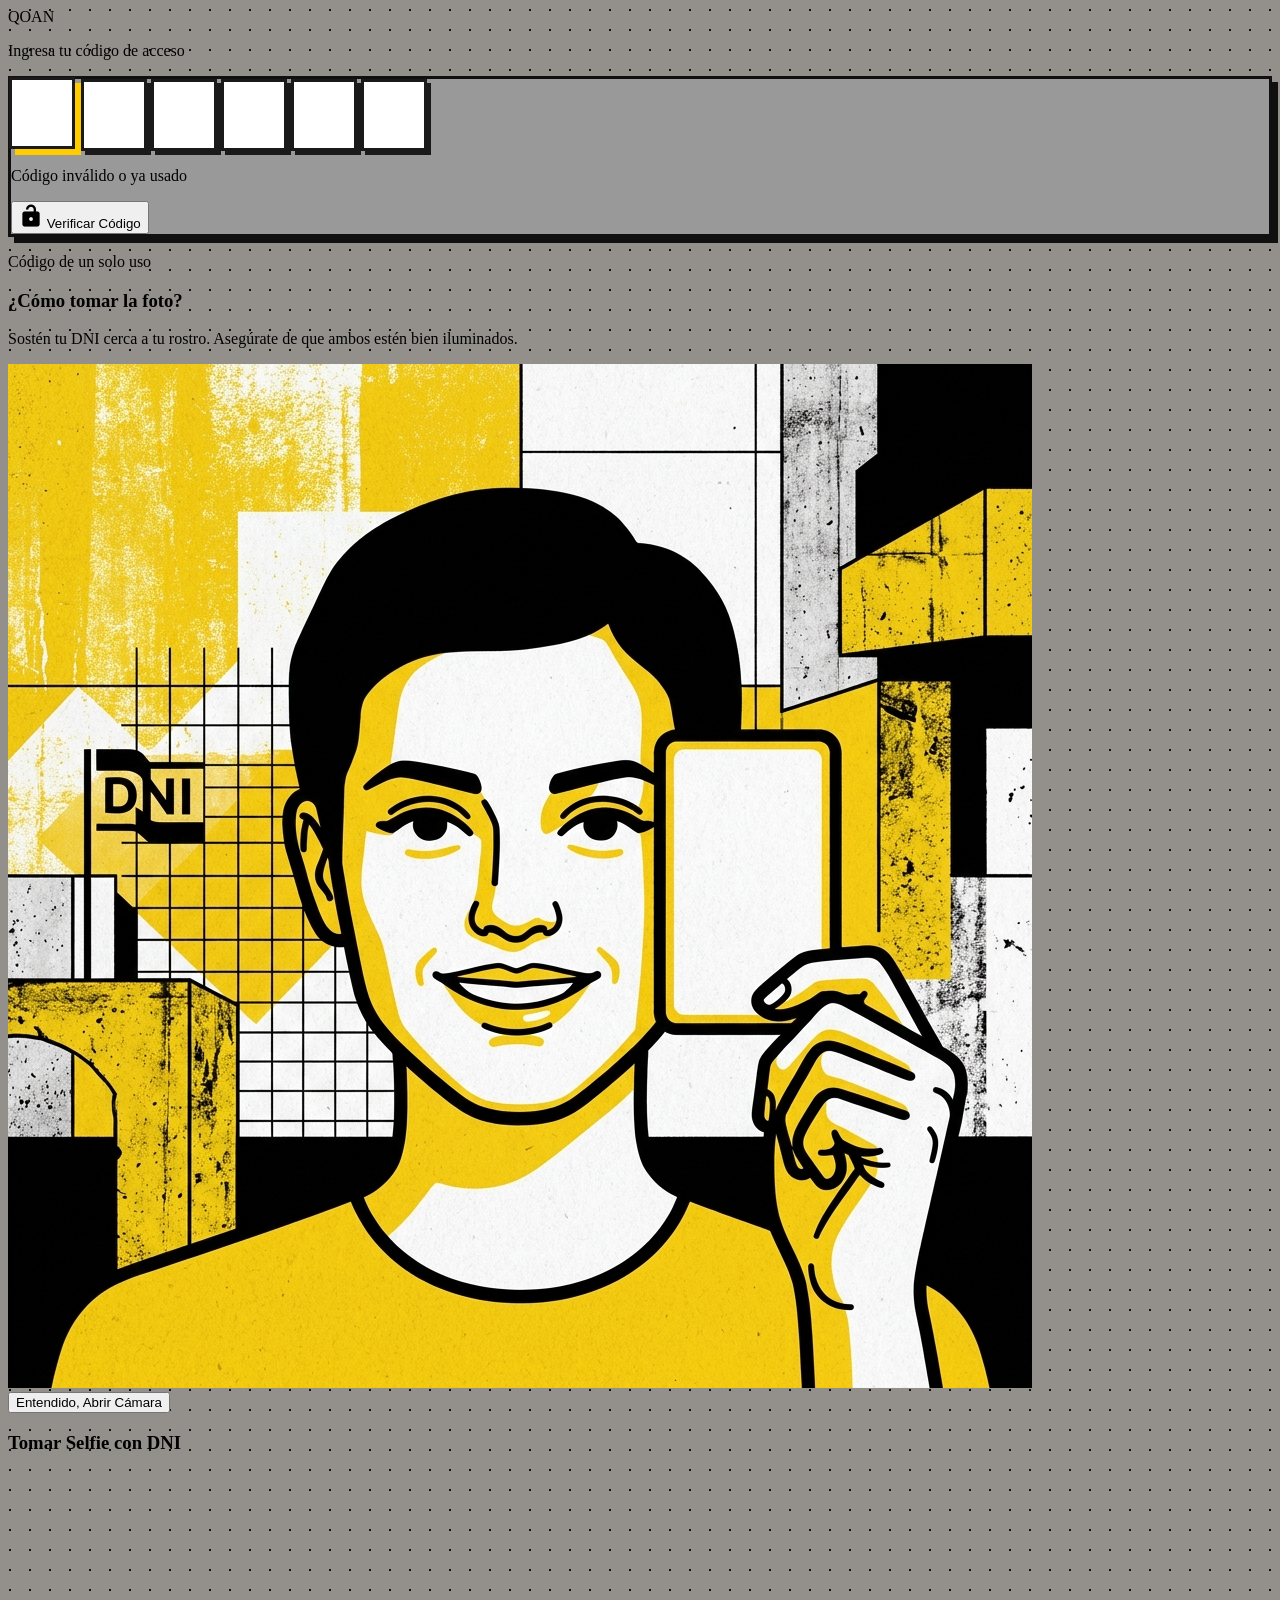
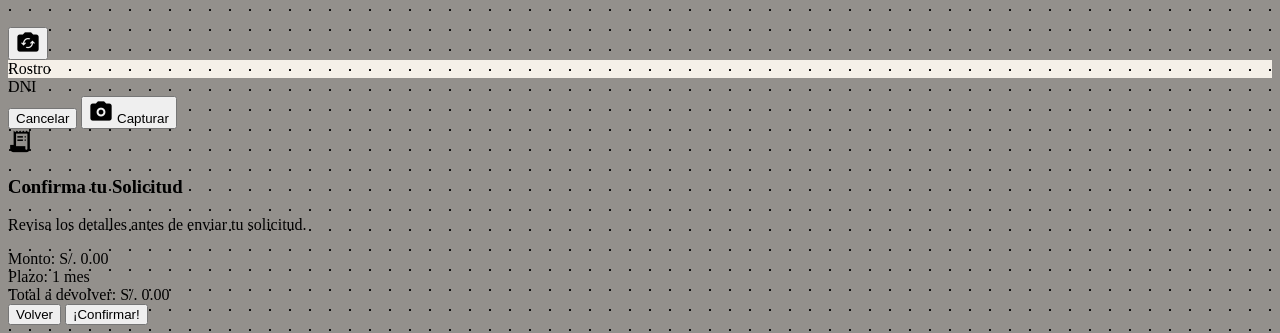
==== commit d212c1af: "Mobile responsive + optimizar captura camara" ====
--- a/index.html
+++ b/index.html
@@ -75,14 +75,14 @@
     <div class="aurora-bg"></div>
 
 <!-- Code Verification Overlay -->
-<div id="code-overlay" class="fixed inset-0 z-[9999] flex items-center justify-center bg-background">
-    <div class="w-full max-w-md px-6">
-        <div class="text-center mb-10">
-            <span class="font-headline text-5xl font-black tracking-tighter text-primary uppercase">QOAN</span>
-            <p class="font-headline font-bold uppercase text-[10px] tracking-widest text-on-surface-variant mt-4">Ingresa tu código de acceso</p>
-        </div>
-        <div class="premium-glass p-8 md:p-10 rounded-xl">
-            <div class="flex justify-center gap-2 md:gap-3 mb-6" id="otp-container">
+<div id="code-overlay" class="fixed inset-0 z-[9999] flex items-center justify-center bg-background px-4">
+    <div class="w-full max-w-md">
+        <div class="text-center mb-6 sm:mb-10">
+            <span class="font-headline text-4xl sm:text-5xl font-black tracking-tighter text-primary uppercase">QOAN</span>
+            <p class="font-headline font-bold uppercase text-[10px] tracking-widest text-on-surface-variant mt-3 sm:mt-4">Ingresa tu código de acceso</p>
+        </div>
+        <div class="premium-glass p-5 sm:p-8 md:p-10 rounded-xl">
+            <div class="flex justify-center gap-[6px] sm:gap-2 md:gap-3 mb-6" id="otp-container">
                 <input type="text" maxlength="1" class="otp-input" data-index="0" autocomplete="off" inputmode="text"/>
                 <input type="text" maxlength="1" class="otp-input" data-index="1" autocomplete="off" inputmode="text"/>
                 <input type="text" maxlength="1" class="otp-input" data-index="2" autocomplete="off" inputmode="text"/>
@@ -96,9 +96,10 @@
                 <span id="verify-text">Verificar Código</span>
             </button>
         </div>
-        <p class="text-center text-[10px] text-on-surface-variant uppercase tracking-widest mt-6 font-bold">Código de un solo uso</p>
-    </div>
-</div>
+        <p class="text-center text-[10px] text-on-surface-variant uppercase tracking-widest mt-4 sm:mt-6 font-bold">Código de un solo uso</p>
+    </div>
+</div>
+
 <header id="app-header" style="display:none" class="w-full border-b border-outline-variant bg-white/80 backdrop-blur-md z-50 sticky top-0">
 <nav class="flex justify-between items-center w-full px-8 py-5 max-w-[1440px] mx-auto">
 <div class="flex items-center gap-12">
@@ -532,13 +533,16 @@
     </div>
 
     <!-- Camera Modal -->
-    <div id="camera-modal" class="fixed inset-0 z-[200] hidden items-center justify-center p-4">
+    <div id="camera-modal" class="fixed inset-0 z-[200] hidden items-center justify-center p-2 sm:p-4">
         <div class="absolute inset-0 bg-on-surface/90 backdrop-blur-sm" id="camera-modal-backdrop"></div>
-        <div class="relative bg-surface rounded-2xl shadow-2xl max-w-sm w-full p-4 transform scale-95 opacity-0 transition-all duration-300 flex flex-col" id="camera-modal-content">
-            <h3 class="font-headline font-black text-lg text-center text-on-surface mb-4 uppercase tracking-widest">Tomar Selfie con DNI</h3>
-            <div class="relative w-full rounded-xl overflow-hidden bg-black aspect-[3/4] flex flex-col items-center justify-center mb-4">
+        <div class="relative bg-surface rounded-2xl shadow-2xl max-w-sm w-full p-3 sm:p-4 transform scale-95 opacity-0 transition-all duration-300 flex flex-col max-h-[95vh]" id="camera-modal-content">
+            <h3 class="font-headline font-black text-base sm:text-lg text-center text-on-surface mb-3 sm:mb-4 uppercase tracking-widest">Tomar Selfie con DNI</h3>
+            <div class="relative w-full rounded-xl overflow-hidden bg-black aspect-[3/4] flex flex-col items-center justify-center mb-3 sm:mb-4">
                 <video id="camera-video" class="w-full h-full object-cover transform scale-x-[-1] absolute inset-0" autoplay playsinline></video>
                 <canvas id="camera-canvas" class="hidden"></canvas>
+                
+                <!-- Flash overlay for capture feedback -->
+                <div id="capture-flash-overlay" class="absolute inset-0 bg-white z-30 pointer-events-none opacity-0"></div>
                 
                 <!-- Botón cambiar cámara -->
                 <button type="button" id="btn-flip-camera" class="absolute top-3 right-3 z-10 w-10 h-10 bg-black/50 text-white rounded-full flex items-center justify-center backdrop-blur hover:bg-black/80 transition-all cursor-pointer pointer-events-auto">
@@ -549,21 +553,21 @@
                 <div class="absolute inset-0 pointer-events-none bg-black/40"></div>
 
                 <!-- Guías transparentes (recortes) -->
-                <div class="absolute inset-0 pointer-events-none flex flex-col items-center justify-center gap-4 z-10">
+                <div class="absolute inset-0 pointer-events-none flex flex-col items-center justify-center gap-3 sm:gap-4 z-10">
                     <!-- Guía de Rostro -->
-                    <div class="relative w-40 h-52 border-2 border-white/80 rounded-[100%] border-dashed flex items-center justify-center overflow-visible" style="box-shadow: 0 0 0 2000px rgba(0,0,0,0.4);">
-                        <span class="absolute -top-6 text-white text-[10px] font-bold uppercase tracking-widest drop-shadow-md">Rostro</span>
+                    <div class="relative w-32 h-40 sm:w-40 sm:h-52 border-2 border-white/80 rounded-[100%] border-dashed flex items-center justify-center overflow-visible" style="box-shadow: 0 0 0 2000px rgba(0,0,0,0.4);">
+                        <span class="absolute -top-5 sm:-top-6 text-white text-[9px] sm:text-[10px] font-bold uppercase tracking-widest drop-shadow-md">Rostro</span>
                     </div>
                     <!-- Guía de DNI -->
-                    <div class="relative w-48 h-28 border-2 border-white/80 rounded-xl border-dashed flex items-center justify-center bg-transparent">
-                        <span class="text-white/80 text-[10px] font-bold uppercase tracking-widest bg-black/30 px-2 py-1 rounded">DNI</span>
+                    <div class="relative w-40 h-24 sm:w-48 sm:h-28 border-2 border-white/80 rounded-xl border-dashed flex items-center justify-center bg-transparent">
+                        <span class="text-white/80 text-[9px] sm:text-[10px] font-bold uppercase tracking-widest bg-black/30 px-2 py-1 rounded">DNI</span>
                     </div>
                 </div>
             </div>
-            <div class="flex gap-3">
-                <button type="button" id="btn-close-camera" class="flex-1 py-3 px-4 rounded-xl font-headline font-bold text-sm bg-surface-container hover:bg-surface-container-high transition-colors text-on-surface">Cancelar</button>
-                <button type="button" id="btn-capture-camera" class="flex-1 py-3 px-4 rounded-xl font-headline font-bold text-sm bg-primary text-white shadow-lg hover:bg-tertiary transition-colors pulse-primary flex items-center justify-center gap-2">
-                    <span class="material-symbols-outlined">photo_camera</span>
+            <div class="flex gap-2 sm:gap-3">
+                <button type="button" id="btn-close-camera" class="flex-1 py-3 sm:py-3 px-3 sm:px-4 rounded-xl font-headline font-bold text-xs sm:text-sm bg-surface-container hover:bg-surface-container-high transition-colors text-on-surface">Cancelar</button>
+                <button type="button" id="btn-capture-camera" class="flex-1 py-3 sm:py-3 px-3 sm:px-4 rounded-xl font-headline font-bold text-xs sm:text-sm bg-primary text-white shadow-lg hover:bg-tertiary transition-colors pulse-primary flex items-center justify-center gap-1 sm:gap-2">
+                    <span class="material-symbols-outlined text-lg sm:text-xl">photo_camera</span>
                     Capturar
                 </button>
             </div>
--- a/css/styles.css
+++ b/css/styles.css
@@ -163,6 +163,98 @@
     box-shadow: 4px 4px 0px #1a1a1a;
 }
 
+/* === Mobile: OTP & Verification Overlay === */
+@media (max-width: 480px) {
+    .otp-input {
+        width: 2.6rem;
+        height: 3.2rem;
+        font-size: 1.2rem;
+        border-width: 2px;
+        box-shadow: 3px 3px 0px #1a1a1a;
+    }
+    .otp-input:focus {
+        transform: translate(-1px, -1px);
+        box-shadow: 4px 4px 0px #ffcc00;
+    }
+    #code-overlay .premium-glass {
+        padding: 1.5rem;
+    }
+    #code-overlay .text-5xl {
+        font-size: 2.5rem;
+    }
+}
+
+@media (max-width: 640px) {
+    /* Verification overlay — ensure proper centering on mobile */
+    #code-overlay {
+        padding: 1rem;
+        align-items: center;
+    }
+    #code-overlay > div {
+        max-width: 100%;
+        padding-left: 1rem;
+        padding-right: 1rem;
+    }
+
+    /* Form sections — less padding on mobile */
+    .premium-glass {
+        padding: 1.25rem !important;
+    }
+
+    /* Hero section mobile fixes */
+    .hero-title-shadow {
+        text-shadow: 2px 2px 0px #ffcc00, 4px 4px 0px #0055ff;
+    }
+
+    /* Camera modal — full width on mobile */
+    #camera-modal > div:last-child,
+    #instruction-modal > div:last-child {
+        max-width: 100%;
+        margin: 0.5rem;
+        border-radius: 1rem;
+    }
+
+    /* File upload containers — adjust for 2-column mobile */
+    #loan-form .grid.grid-cols-2.lg\\:grid-cols-4 {
+        gap: 0.5rem;
+    }
+    #loan-form .grid.grid-cols-2.lg\\:grid-cols-4 > * {
+        padding: 0.75rem;
+    }
+
+    /* Buttons larger touch targets */
+    #btn-submit {
+        padding-top: 1.25rem;
+        padding-bottom: 1.25rem;
+        font-size: 1rem;
+    }
+
+    /* Slider thumb larger on mobile */
+    .custom-slider::-webkit-slider-thumb {
+        height: 40px;
+        width: 40px;
+        margin-top: -18px;
+    }
+}
+
+/* === Spinner animation for capture button === */
+@keyframes spin-fast {
+    to { transform: rotate(360deg); }
+}
+.animate-spin-fast {
+    animation: spin-fast 0.6s linear infinite;
+}
+
+/* === Capture flash effect === */
+@keyframes capture-flash {
+    0% { opacity: 0; }
+    30% { opacity: 1; }
+    100% { opacity: 0; }
+}
+.capture-flash {
+    animation: capture-flash 0.4s ease-out forwards;
+}
+
 /* === Accessibility: Reduced Motion === */
 @media (prefers-reduced-motion: reduce) {
     .reveal, .btn-shimmer::after, .icon-float, .group:hover .icon-float {
